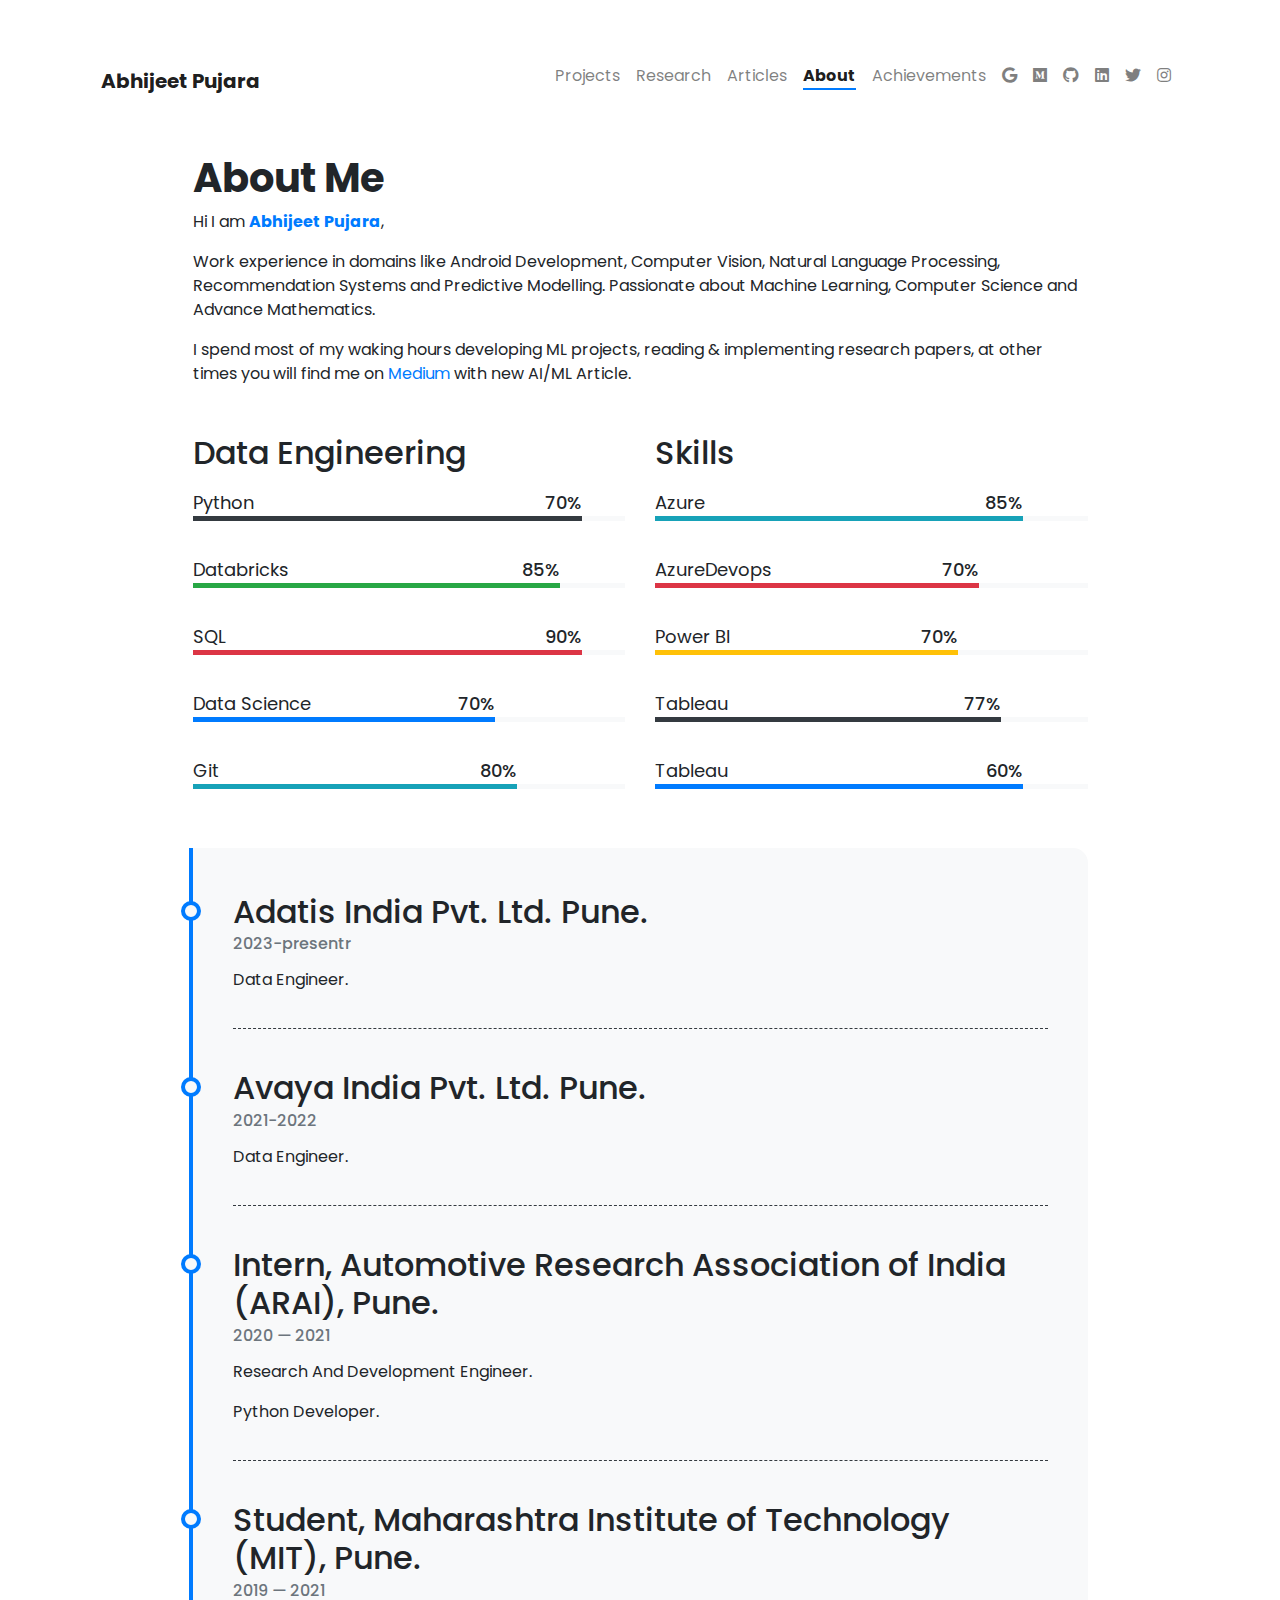
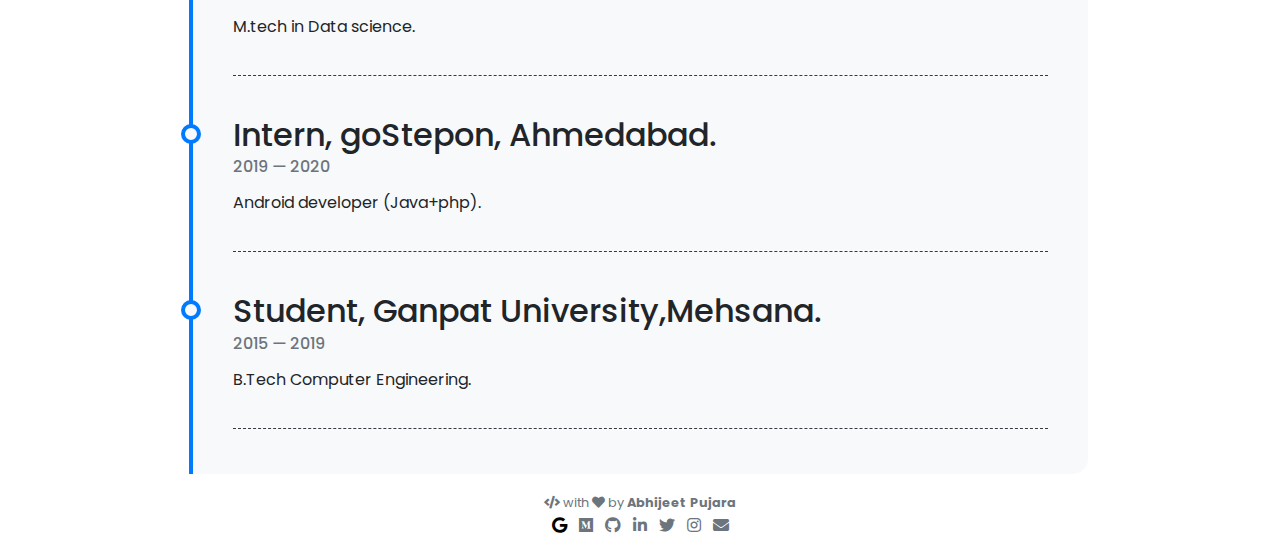
==== about/index.html @ 06ff608f "Update index.html" ====
<!DOCTYPE html>
<html lang="en" class="h-100">

<head>

  <meta charset="utf-8">
  <meta http-equiv="X-UA-Compatible" content="IE=edge">
  <meta name="viewport" content="width=device-width, initial-scale=1">
  <meta name="description" content="I prefer coffee over tea, Jupyter Notebook over IDEs and never take people's opinion (DATA is my thing).">

  <title>Abhijeet Pujara</title>
<link rel="icon" type="image/jpg" href="about.jpg">
  <!-- <link rel="shortcut icon" type="image/x-icon" href="/assets/favicon.ico"> -->

  <!-- Font Awesome CDN -->
  <link rel="stylesheet" href="../use.fontawesome.com/releases/v5.6.3/css/all.css">

  <!-- Bootstrap CSS CDN -->
  <link rel="stylesheet" href="../stackpath.bootstrapcdn.com/bootstrap/4.3.1/css/bootstrap.min.css">

  <!-- Animate CSS CDN -->
  <link rel="stylesheet" href="../cdnjs.cloudflare.com/ajax/libs/animate.css/3.7.0/animate.css" type="text/css"/>
  
  <!-- Custom CSS -->
  <link rel="stylesheet" href="../assets/css/style.css" type="text/css">

</head>


<body class="d-flex flex-column h-100">

  <main class="flex-shrink-0 container mt-5">
  <nav class="navbar navbar-expand-lg navbar-light">

  <a class="navbar-brand" href="../index.html"><h5><b>Abhijeet Pujara</b></h5></a>

  <button class="navbar-toggler" type="button" data-toggle="collapse" data-target="#navbarNavAltMarkup" aria-controls="navbarNavAltMarkup" aria-expanded="false" aria-label="Toggle navigation">
    <span class="navbar-toggler-icon"></span>
  </button>

  <div class="collapse navbar-collapse" id="navbarNavAltMarkup">
    <div class="navbar-nav ml-auto">

      <a class="nav-item nav-link "
               href="../projects/">Projects</a>
            <a class="nav-item nav-link "
               href="../research/">Research</a>
            <a class="nav-item nav-link "
               href="../articles/">Articles</a>
            <a class="nav-item nav-link  active "
               href="../about/">About</a>
            <a class="nav-item nav-link "
              href="../achievements/">Achievements</a>      
        
            <a class="nav-item nav-link "
              href="https://www.google.com/search?q=Abhijeet+Pujara&stick=H4sIAAAAAAAAAOOwesRoyi3w8sc9YSmdSWtOXmNU4-IJSC0qzs8LTk0sSs4QEuNic80rySypFOKR4uLiMHXPrdA1KfPnWcTK75iUkZmVmlqiEFCalViUCABbxxogTAAAAA&sa=X&ved=2ahUKEwimtrPM3ov9AhXEgeYKHSQUCw4QnJoFegQIRBAG&biw=1536&bih=714&dpr=1.25">
              <i class="fab fa-google"></i></a>
          
               <a class="nav-item nav-link "
               href="https://medium.com/@abhijeetPujara"><i class="fab fa-1x fa-medium"></i></a>  

            <a class="nav-item nav-link "
               href="https://github.com/abhijeetpujara"><i class="fab fa-1x fa-github"></i></a>
          
            <a class="nav-item nav-link "
               href="https://www.linkedin.com/in/abhijeet-pujara-150682114/"><i class="fab fa-1x fa-linkedin"></i></a>

            <a class="nav-item nav-link "
               href="https://twitter.com/pujara_abhijeet"><i class="fab fa-1x fa-twitter"></i></a>

            <a class="nav-item nav-link "
               href="https://www.instagram.com/iabhi_ap/"><i class="fab fa-1x fa-instagram"></i></a>        
    </div>
  </div>
</nav>
  <div class="col-lg-10 mx-auto mt-5 article">
  <h1 id="about-me"><strong>About Me</strong></h1>

<p>Hi I am <strong> <a href="https://www.linkedin.com/in/abhijeetpujara/" target="_blank">Abhijeet Pujara</a></strong>,</p>

<p>Work experience in domains like Android Development, Computer Vision, Natural Language Processing, Recommendation Systems and Predictive Modelling. Passionate about Machine Learning, Computer Science and Advance Mathematics.</p>

<p>I spend most of my waking hours developing ML projects, reading &amp; implementing research papers, at other times you will find me on <a href="https://abhijeetpujara.medium.com/" target="_blank">Medium</a> with new AI/ML Article.</p>

<div class="row">
<div class="col-lg">
  <h2 class="mb-3">Data Engineering</h2>
    
      <div class="skill">
        <p>Python</p>
        <div class="skill-bar skill-bar-dark skill-90 wow animated slideInLeft" data-wow-delay="0.05">
          <span>70%</span>
        </div>
      </div>
    
      <div class="skill">
        <p>Databricks</p>
        <div class="skill-bar skill-bar-success skill-85 wow animated slideInLeft" data-wow-delay="0.1">
          <span>85%</span>
        </div>
      </div>
    
      <div class="skill">
        <p>SQL</p>
        <div class="skill-bar skill-bar-danger skill-90 wow animated slideInLeft" data-wow-delay="0.15">
          <span>90%</span>
        </div>
      </div>
    
      <div class="skill">
        <p>Data Science</p>
        <div class="skill-bar skill-bar- skill-70 wow animated slideInLeft" data-wow-delay="0.2">
          <span>70%</span>
        </div>
      </div>
    
      <div class="skill">
        <p>Git</p>
        <div class="skill-bar skill-bar-info skill-75 wow animated slideInLeft" data-wow-delay="0.25">
          <span>80%</span>
        </div>
      </div>
    
</div>
<div class="col-lg">
  <h2 class="mb-3">Skills</h2>
    
      <div class="skill">
        <p>Azure</p>
        <div class="skill-bar skill-bar-info skill-85 wow animated slideInLeft" data-wow-delay="0.05">
          <span>85%</span>
        </div>
      </div>
    
      <div class="skill">
        <p>AzureDevops</p>
        <div class="skill-bar skill-bar-danger skill-75 wow animated slideInLeft" data-wow-delay="0.1">
          <span>70%</span>
        </div>
      </div>
    
      <div class="skill">
        <p>Power BI</p>
        <div class="skill-bar skill-bar-warning skill-70 wow animated slideInLeft" data-wow-delay="0.15">
          <span>70%</span>
        </div>
      </div>
    
      <div class="skill">
        <p>Tableau</p>
        <div class="skill-bar skill-bar-dark skill-80 wow animated slideInLeft" data-wow-delay="0.2">
          <span>77%</span>
        </div>
      </div>
    
      <div class="skill">
        <p>Tableau</p>
        <div class="skill-bar skill-bar- skill-85 wow animated slideInLeft" data-wow-delay="0.25">
          <span>60%</span>
        </div>
      </div>
    
</div>
</div>

<div class="row">
<div class="col mt-4">
  <div class="timeline-body">

    <div class="timeline-item">
      <div class="content">
        <h2>Adatis India Pvt. Ltd. Pune.</h2>
        <h6 class="date">2023-presentr</h6>
        <p>Data Engineer.</p>
      </div>
    </div>

    <div class="timeline-item">
      <div class="content">
        <h2>Avaya India Pvt. Ltd. Pune.</h2>
        <h6 class="date">2021-2022</h6>
        <p>Data Engineer.</p>
      </div>
    </div>

    <div class="timeline-item">
      <div class="content">
        <h2>Intern, Automotive Research Association of India (ARAI), Pune.</h2>
        <h6 class="date">2020 — 2021</h6>
        <p>Research And Development Engineer.</p>
        <p>Python Developer.</p>
      </div>
    </div>
  <div class="timeline-item">
        <div class="content">
          <h2>Student, Maharashtra Institute of Technology (MIT), Pune.</h2>
          <h6 class="date">2019 — 2021</h6>
          <p>M.tech in Data science.</p>
        </div>
      </div>

   <div class="timeline-item">
        <div class="content">
          <h2>Intern, goStepon, Ahmedabad.</h2>
          <h6 class="date">2019 — 2020</h6>
          <p>Android developer (Java+php).</p>
        </div>
      </div>

      <div class="timeline-item">
        <div class="content">
          <h2>Student, Ganpat University,Mehsana.</h2>
          <h6 class="date">2015 — 2019</h6>
          <p>B.Tech Computer Engineering.</p>
        </div>
      </div>
  </div>
</div>
</div>

</div>
  </main>

  <footer class="mt-auto py-3 text-center">

  <small class="text-muted mb-2">
    <i class="fas fa-code"></i> with <i class="fas fa-heart"></i>
    by <strong>Abhijeet Pujara</strong>
  </small>

  <div class="container-fluid justify-content-center">

    <a class="social mx-1"  href="https://www.google.com/search?q=Abhijeet+Pujara&stick=H4sIAAAAAAAAAOOwesRoyi3w8sc9YSmdSWtOXmNU4-IJSC0qzs8LTk0sSs4QEuNic80rySypFOKR4uLiMHXPrdA1KfPnWcTK75iUkZmVmlqiEFCalViUCABbxxogTAAAAA&sa=X&ved=2ahUKEwje4baP3ov9AhU4r1YBHVhSC08QnJoFegQIKRAG&biw=1536&bih=714&dpr=1.25"
    style="color: #000101"
    onMouseOver="this.style.color='#1da1f2'"
    onMouseOut="this.style.color='#6c757d'">
  <i class="fab fa-google"></i>
</a>

    <a class="social mx-1"  href="https://medium.com/@abhijeetPujara"
    style="color: #6c757d"
    onMouseOver="this.style.color='#1da1f2'"
    onMouseOut="this.style.color='#6c757d'">
    <i class="fab fa-medium fa-1x"></i>
  </a>

  <a class="social mx-1"  href="https://github.com/abhijeetpujara"
    style="color: #6c757d"
    onMouseOver="this.style.color='#333333'"
    onMouseOut="this.style.color='#6c757d'">
    <i class="fab fa-github fa-1x"></i>
  </a>
  
  <a class="social mx-1"  href="https://www.linkedin.com/in/abhijeet-pujara-150682114/"
     style="color: #6c757d"
     onMouseOver="this.style.color='#007bb5'"
     onMouseOut="this.style.color='#6c757d'">
    <i class="fab fa-linkedin-in fa-1x"></i>
  </a> 

  <a class="social mx-1"  href="https://twitter.com/pujara_abhijeet"
     style="color: #6c757d"
     onMouseOver="this.style.color='#1da1f2'"
     onMouseOut="this.style.color='#6c757d'">
    <i class="fab fa-twitter fa-1x"></i>
  </a>
  
  <a class="social mx-1"  href="https://www.instagram.com/iabhi_ap/"
     style="color: #6c757d"
     onMouseOver="this.style.color='#3b5998'"
     onMouseOut="this.style.color='#6c757d'">
    <i class="fab fa-instagram fa-1x"></i>
  </a>

  <a class="social mx-1"  href="mailto:abhijeetpujara@gmail.com"
    style="color: #6c757d"
    onMouseOver="this.style.color='#db4437'"
    onMouseOut="this.style.color='#6c757d'">
    <i class="fas fa-envelope fa-1x"></i>
  </a>
</div>
</footer>

<script async defer src="../buttons.github.io/buttons.js"></script>
<script src="../ajax.googleapis.com/ajax/libs/jquery/3.3.1/jquery.min.js"></script>
<script src="../cdnjs.cloudflare.com/ajax/libs/popper.js/1.14.6/umd/popper.min.js"></script>
<script src="../stackpath.bootstrapcdn.com/bootstrap/4.3.1/js/bootstrap.min.js"></script>
<script src="../cdnjs.cloudflare.com/ajax/libs/wow/1.1.2/wow.js"></script>
<script> new WOW().init(); </script>
<script src="../assets/js/card-animation.js"></script>
<script>
$(function () {
    $('[data-toggle="tooltip"]').tooltip()
})
</script>
</body>
</html>
---- use.fontawesome.com/releases/v5.6.3/css/all.css ----
.fa,.fab,.fal,.far,.fas{-moz-osx-font-smoothing:grayscale;-webkit-font-smoothing:antialiased;display:inline-block;font-style:normal;font-variant:normal;text-rendering:auto;line-height:1}.fa-lg{font-size:1.33333em;line-height:.75em;vertical-align:-.0667em}.fa-xs{font-size:.75em}.fa-sm{font-size:.875em}.fa-1x{font-size:1em}.fa-2x{font-size:2em}.fa-3x{font-size:3em}.fa-4x{font-size:4em}.fa-5x{font-size:5em}.fa-6x{font-size:6em}.fa-7x{font-size:7em}.fa-8x{font-size:8em}.fa-9x{font-size:9em}.fa-10x{font-size:10em}.fa-fw{text-align:center;width:1.25em}.fa-ul{list-style-type:none;margin-left:2.5em;padding-left:0}.fa-ul>li{position:relative}.fa-li{left:-2em;position:absolute;text-align:center;width:2em;line-height:inherit}.fa-border{border:.08em solid #eee;border-radius:.1em;padding:.2em .25em .15em}.fa-pull-left{float:left}.fa-pull-right{float:right}.fa.fa-pull-left,.fab.fa-pull-left,.fal.fa-pull-left,.far.fa-pull-left,.fas.fa-pull-left{margin-right:.3em}.fa.fa-pull-right,.fab.fa-pull-right,.fal.fa-pull-right,.far.fa-pull-right,.fas.fa-pull-right{margin-left:.3em}.fa-spin{animation:fa-spin 2s infinite linear}.fa-pulse{animation:fa-spin 1s infinite steps(8)}@keyframes fa-spin{0%{transform:rotate(0deg)}to{transform:rotate(1turn)}}.fa-rotate-90{-ms-filter:"progid:DXImageTransform.Microsoft.BasicImage(rotation=1)";transform:rotate(90deg)}.fa-rotate-180{-ms-filter:"progid:DXImageTransform.Microsoft.BasicImage(rotation=2)";transform:rotate(180deg)}.fa-rotate-270{-ms-filter:"progid:DXImageTransform.Microsoft.BasicImage(rotation=3)";transform:rotate(270deg)}.fa-flip-horizontal{-ms-filter:"progid:DXImageTransform.Microsoft.BasicImage(rotation=0, mirror=1)";transform:scaleX(-1)}.fa-flip-vertical{transform:scaleY(-1)}.fa-flip-horizontal.fa-flip-vertical,.fa-flip-vertical{-ms-filter:"progid:DXImageTransform.Microsoft.BasicImage(rotation=2, mirror=1)"}.fa-flip-horizontal.fa-flip-vertical{transform:scale(-1)}:root .fa-flip-horizontal,:root .fa-flip-vertical,:root .fa-rotate-90,:root .fa-rotate-180,:root .fa-rotate-270{filter:none}.fa-stack{display:inline-block;height:2em;line-height:2em;position:relative;vertical-align:middle;width:2.5em}.fa-stack-1x,.fa-stack-2x{left:0;position:absolute;text-align:center;width:100%}.fa-stack-1x{line-height:inherit}.fa-stack-2x{font-size:2em}.fa-inverse{color:#fff}.fa-500px:before{content:"\f26e"}.fa-accessible-icon:before{content:"\f368"}.fa-accusoft:before{content:"\f369"}.fa-acquisitions-incorporated:before{content:"\f6af"}.fa-ad:before{content:"\f641"}.fa-address-book:before{content:"\f2b9"}.fa-address-card:before{content:"\f2bb"}.fa-adjust:before{content:"\f042"}.fa-adn:before{content:"\f170"}.fa-adobe:before{content:"\f778"}.fa-adversal:before{content:"\f36a"}.fa-affiliatetheme:before{content:"\f36b"}.fa-air-freshener:before{content:"\f5d0"}.fa-algolia:before{content:"\f36c"}.fa-align-center:before{content:"\f037"}.fa-align-justify:before{content:"\f039"}.fa-align-left:before{content:"\f036"}.fa-align-right:before{content:"\f038"}.fa-alipay:before{content:"\f642"}.fa-allergies:before{content:"\f461"}.fa-amazon:before{content:"\f270"}.fa-amazon-pay:before{content:"\f42c"}.fa-ambulance:before{content:"\f0f9"}.fa-american-sign-language-interpreting:before{content:"\f2a3"}.fa-amilia:before{content:"\f36d"}.fa-anchor:before{content:"\f13d"}.fa-android:before{content:"\f17b"}.fa-angellist:before{content:"\f209"}.fa-angle-double-down:before{content:"\f103"}.fa-angle-double-left:before{content:"\f100"}.fa-angle-double-right:before{content:"\f101"}.fa-angle-double-up:before{content:"\f102"}.fa-angle-down:before{content:"\f107"}.fa-angle-left:before{content:"\f104"}.fa-angle-right:before{content:"\f105"}.fa-angle-up:before{content:"\f106"}.fa-angry:before{content:"\f556"}.fa-angrycreative:before{content:"\f36e"}.fa-angular:before{content:"\f420"}.fa-ankh:before{content:"\f644"}.fa-app-store:before{content:"\f36f"}.fa-app-store-ios:before{content:"\f370"}.fa-apper:before{content:"\f371"}.fa-apple:before{content:"\f179"}.fa-apple-alt:before{content:"\f5d1"}.fa-apple-pay:before{content:"\f415"}.fa-archive:before{content:"\f187"}.fa-archway:before{content:"\f557"}.fa-arrow-alt-circle-down:before{content:"\f358"}.fa-arrow-alt-circle-left:before{content:"\f359"}.fa-arrow-alt-circle-right:before{content:"\f35a"}.fa-arrow-alt-circle-up:before{content:"\f35b"}.fa-arrow-circle-down:before{content:"\f0ab"}.fa-arrow-circle-left:before{content:"\f0a8"}.fa-arrow-circle-right:before{content:"\f0a9"}.fa-arrow-circle-up:before{content:"\f0aa"}.fa-arrow-down:before{content:"\f063"}.fa-arrow-left:before{content:"\f060"}.fa-arrow-right:before{content:"\f061"}.fa-arrow-up:before{content:"\f062"}.fa-arrows-alt:before{content:"\f0b2"}.fa-arrows-alt-h:before{content:"\f337"}.fa-arrows-alt-v:before{content:"\f338"}.fa-artstation:before{content:"\f77a"}.fa-assistive-listening-systems:before{content:"\f2a2"}.fa-asterisk:before{content:"\f069"}.fa-asymmetrik:before{content:"\f372"}.fa-at:before{content:"\f1fa"}.fa-atlas:before{content:"\f558"}.fa-atlassian:before{content:"\f77b"}.fa-atom:before{content:"\f5d2"}.fa-audible:before{content:"\f373"}.fa-audio-description:before{content:"\f29e"}.fa-autoprefixer:before{content:"\f41c"}.fa-avianex:before{content:"\f374"}.fa-aviato:before{content:"\f421"}.fa-award:before{content:"\f559"}.fa-aws:before{content:"\f375"}.fa-baby:before{content:"\f77c"}.fa-baby-carriage:before{content:"\f77d"}.fa-backspace:before{content:"\f55a"}.fa-backward:before{content:"\f04a"}.fa-balance-scale:before{content:"\f24e"}.fa-ban:before{content:"\f05e"}.fa-band-aid:before{content:"\f462"}.fa-bandcamp:before{content:"\f2d5"}.fa-barcode:before{content:"\f02a"}.fa-bars:before{content:"\f0c9"}.fa-baseball-ball:before{content:"\f433"}.fa-basketball-ball:before{content:"\f434"}.fa-bath:before{content:"\f2cd"}.fa-battery-empty:before{content:"\f244"}.fa-battery-full:before{content:"\f240"}.fa-battery-half:before{content:"\f242"}.fa-battery-quarter:before{content:"\f243"}.fa-battery-three-quarters:before{content:"\f241"}.fa-bed:before{content:"\f236"}.fa-beer:before{content:"\f0fc"}.fa-behance:before{content:"\f1b4"}.fa-behance-square:before{content:"\f1b5"}.fa-bell:before{content:"\f0f3"}.fa-bell-slash:before{content:"\f1f6"}.fa-bezier-curve:before{content:"\f55b"}.fa-bible:before{content:"\f647"}.fa-bicycle:before{content:"\f206"}.fa-bimobject:before{content:"\f378"}.fa-binoculars:before{content:"\f1e5"}.fa-biohazard:before{content:"\f780"}.fa-birthday-cake:before{content:"\f1fd"}.fa-bitbucket:before{content:"\f171"}.fa-bitcoin:before{content:"\f379"}.fa-bity:before{content:"\f37a"}.fa-black-tie:before{content:"\f27e"}.fa-blackberry:before{content:"\f37b"}.fa-blender:before{content:"\f517"}.fa-blender-phone:before{content:"\f6b6"}.fa-blind:before{content:"\f29d"}.fa-blog:before{content:"\f781"}.fa-blogger:before{content:"\f37c"}.fa-blogger-b:before{content:"\f37d"}.fa-bluetooth:before{content:"\f293"}.fa-bluetooth-b:before{content:"\f294"}.fa-bold:before{content:"\f032"}.fa-bolt:before{content:"\f0e7"}.fa-bomb:before{content:"\f1e2"}.fa-bone:before{content:"\f5d7"}.fa-bong:before{content:"\f55c"}.fa-book:before{content:"\f02d"}.fa-book-dead:before{content:"\f6b7"}.fa-book-open:before{content:"\f518"}.fa-book-reader:before{content:"\f5da"}.fa-bookmark:before{content:"\f02e"}.fa-bowling-ball:before{content:"\f436"}.fa-box:before{content:"\f466"}.fa-box-open:before{content:"\f49e"}.fa-boxes:before{content:"\f468"}.fa-braille:before{content:"\f2a1"}.fa-brain:before{content:"\f5dc"}.fa-briefcase:before{content:"\f0b1"}.fa-briefcase-medical:before{content:"\f469"}.fa-broadcast-tower:before{content:"\f519"}.fa-broom:before{content:"\f51a"}.fa-brush:before{content:"\f55d"}.fa-btc:before{content:"\f15a"}.fa-bug:before{content:"\f188"}.fa-building:before{content:"\f1ad"}.fa-bullhorn:before{content:"\f0a1"}.fa-bullseye:before{content:"\f140"}.fa-burn:before{content:"\f46a"}.fa-buromobelexperte:before{content:"\f37f"}.fa-bus:before{content:"\f207"}.fa-bus-alt:before{content:"\f55e"}.fa-business-time:before{content:"\f64a"}.fa-buysellads:before{content:"\f20d"}.fa-calculator:before{content:"\f1ec"}.fa-calendar:before{content:"\f133"}.fa-calendar-alt:before{content:"\f073"}.fa-calendar-check:before{content:"\f274"}.fa-calendar-day:before{content:"\f783"}.fa-calendar-minus:before{content:"\f272"}.fa-calendar-plus:before{content:"\f271"}.fa-calendar-times:before{content:"\f273"}.fa-calendar-week:before{content:"\f784"}.fa-camera:before{content:"\f030"}.fa-camera-retro:before{content:"\f083"}.fa-campground:before{content:"\f6bb"}.fa-canadian-maple-leaf:before{content:"\f785"}.fa-candy-cane:before{content:"\f786"}.fa-cannabis:before{content:"\f55f"}.fa-capsules:before{content:"\f46b"}.fa-car:before{content:"\f1b9"}.fa-car-alt:before{content:"\f5de"}.fa-car-battery:before{content:"\f5df"}.fa-car-crash:before{content:"\f5e1"}.fa-car-side:before{content:"\f5e4"}.fa-caret-down:before{content:"\f0d7"}.fa-caret-left:before{content:"\f0d9"}.fa-caret-right:before{content:"\f0da"}.fa-caret-square-down:before{content:"\f150"}.fa-caret-square-left:before{content:"\f191"}.fa-caret-square-right:before{content:"\f152"}.fa-caret-square-up:before{content:"\f151"}.fa-caret-up:before{content:"\f0d8"}.fa-carrot:before{content:"\f787"}.fa-cart-arrow-down:before{content:"\f218"}.fa-cart-plus:before{content:"\f217"}.fa-cash-register:before{content:"\f788"}.fa-cat:before{content:"\f6be"}.fa-cc-amazon-pay:before{content:"\f42d"}.fa-cc-amex:before{content:"\f1f3"}.fa-cc-apple-pay:before{content:"\f416"}.fa-cc-diners-club:before{content:"\f24c"}.fa-cc-discover:before{content:"\f1f2"}.fa-cc-jcb:before{content:"\f24b"}.fa-cc-mastercard:before{content:"\f1f1"}.fa-cc-paypal:before{content:"\f1f4"}.fa-cc-stripe:before{content:"\f1f5"}.fa-cc-visa:before{content:"\f1f0"}.fa-centercode:before{content:"\f380"}.fa-centos:before{content:"\f789"}.fa-certificate:before{content:"\f0a3"}.fa-chair:before{content:"\f6c0"}.fa-chalkboard:before{content:"\f51b"}.fa-chalkboard-teacher:before{content:"\f51c"}.fa-charging-station:before{content:"\f5e7"}.fa-chart-area:before{content:"\f1fe"}.fa-chart-bar:before{content:"\f080"}.fa-chart-line:before{content:"\f201"}.fa-chart-pie:before{content:"\f200"}.fa-check:before{content:"\f00c"}.fa-check-circle:before{content:"\f058"}.fa-check-double:before{content:"\f560"}.fa-check-square:before{content:"\f14a"}.fa-chess:before{content:"\f439"}.fa-chess-bishop:before{content:"\f43a"}.fa-chess-board:before{content:"\f43c"}.fa-chess-king:before{content:"\f43f"}.fa-chess-knight:before{content:"\f441"}.fa-chess-pawn:before{content:"\f443"}.fa-chess-queen:before{content:"\f445"}.fa-chess-rook:before{content:"\f447"}.fa-chevron-circle-down:before{content:"\f13a"}.fa-chevron-circle-left:before{content:"\f137"}.fa-chevron-circle-right:before{content:"\f138"}.fa-chevron-circle-up:before{content:"\f139"}.fa-chevron-down:before{content:"\f078"}.fa-chevron-left:before{content:"\f053"}.fa-chevron-right:before{content:"\f054"}.fa-chevron-up:before{content:"\f077"}.fa-child:before{content:"\f1ae"}.fa-chrome:before{content:"\f268"}.fa-church:before{content:"\f51d"}.fa-circle:before{content:"\f111"}.fa-circle-notch:before{content:"\f1ce"}.fa-city:before{content:"\f64f"}.fa-clipboard:before{content:"\f328"}.fa-clipboard-check:before{content:"\f46c"}.fa-clipboard-list:before{content:"\f46d"}.fa-clock:before{content:"\f017"}.fa-clone:before{content:"\f24d"}.fa-closed-captioning:before{content:"\f20a"}.fa-cloud:before{content:"\f0c2"}.fa-cloud-download-alt:before{content:"\f381"}.fa-cloud-meatball:before{content:"\f73b"}.fa-cloud-moon:before{content:"\f6c3"}.fa-cloud-moon-rain:before{content:"\f73c"}.fa-cloud-rain:before{content:"\f73d"}.fa-cloud-showers-heavy:before{content:"\f740"}.fa-cloud-sun:before{content:"\f6c4"}.fa-cloud-sun-rain:before{content:"\f743"}.fa-cloud-upload-alt:before{content:"\f382"}.fa-cloudscale:before{content:"\f383"}.fa-cloudsmith:before{content:"\f384"}.fa-cloudversify:before{content:"\f385"}.fa-cocktail:before{content:"\f561"}.fa-code:before{content:"\f121"}.fa-code-branch:before{content:"\f126"}.fa-codepen:before{content:"\f1cb"}.fa-codiepie:before{content:"\f284"}.fa-coffee:before{content:"\f0f4"}.fa-cog:before{content:"\f013"}.fa-cogs:before{content:"\f085"}.fa-coins:before{content:"\f51e"}.fa-columns:before{content:"\f0db"}.fa-comment:before{content:"\f075"}.fa-comment-alt:before{content:"\f27a"}.fa-comment-dollar:before{content:"\f651"}.fa-comment-dots:before{content:"\f4ad"}.fa-comment-slash:before{content:"\f4b3"}.fa-comments:before{content:"\f086"}.fa-comments-dollar:before{content:"\f653"}.fa-compact-disc:before{content:"\f51f"}.fa-compass:before{content:"\f14e"}.fa-compress:before{content:"\f066"}.fa-compress-arrows-alt:before{content:"\f78c"}.fa-concierge-bell:before{content:"\f562"}.fa-confluence:before{content:"\f78d"}.fa-connectdevelop:before{content:"\f20e"}.fa-contao:before{content:"\f26d"}.fa-cookie:before{content:"\f563"}.fa-cookie-bite:before{content:"\f564"}.fa-copy:before{content:"\f0c5"}.fa-copyright:before{content:"\f1f9"}.fa-couch:before{content:"\f4b8"}.fa-cpanel:before{content:"\f388"}.fa-creative-commons:before{content:"\f25e"}.fa-creative-commons-by:before{content:"\f4e7"}.fa-creative-commons-nc:before{content:"\f4e8"}.fa-creative-commons-nc-eu:before{content:"\f4e9"}.fa-creative-commons-nc-jp:before{content:"\f4ea"}.fa-creative-commons-nd:before{content:"\f4eb"}.fa-creative-commons-pd:before{content:"\f4ec"}.fa-creative-commons-pd-alt:before{content:"\f4ed"}.fa-creative-commons-remix:before{content:"\f4ee"}.fa-creative-commons-sa:before{content:"\f4ef"}.fa-creative-commons-sampling:before{content:"\f4f0"}.fa-creative-commons-sampling-plus:before{content:"\f4f1"}.fa-creative-commons-share:before{content:"\f4f2"}.fa-creative-commons-zero:before{content:"\f4f3"}.fa-credit-card:before{content:"\f09d"}.fa-critical-role:before{content:"\f6c9"}.fa-crop:before{content:"\f125"}.fa-crop-alt:before{content:"\f565"}.fa-cross:before{content:"\f654"}.fa-crosshairs:before{content:"\f05b"}.fa-crow:before{content:"\f520"}.fa-crown:before{content:"\f521"}.fa-css3:before{content:"\f13c"}.fa-css3-alt:before{content:"\f38b"}.fa-cube:before{content:"\f1b2"}.fa-cubes:before{content:"\f1b3"}.fa-cut:before{content:"\f0c4"}.fa-cuttlefish:before{content:"\f38c"}.fa-d-and-d:before{content:"\f38d"}.fa-d-and-d-beyond:before{content:"\f6ca"}.fa-dashcube:before{content:"\f210"}.fa-database:before{content:"\f1c0"}.fa-deaf:before{content:"\f2a4"}.fa-delicious:before{content:"\f1a5"}.fa-democrat:before{content:"\f747"}.fa-deploydog:before{content:"\f38e"}.fa-deskpro:before{content:"\f38f"}.fa-desktop:before{content:"\f108"}.fa-dev:before{content:"\f6cc"}.fa-deviantart:before{content:"\f1bd"}.fa-dharmachakra:before{content:"\f655"}.fa-dhl:before{content:"\f790"}.fa-diagnoses:before{content:"\f470"}.fa-diaspora:before{content:"\f791"}.fa-dice:before{content:"\f522"}.fa-dice-d20:before{content:"\f6cf"}.fa-dice-d6:before{content:"\f6d1"}.fa-dice-five:before{content:"\f523"}.fa-dice-four:before{content:"\f524"}.fa-dice-one:before{content:"\f525"}.fa-dice-six:before{content:"\f526"}.fa-dice-three:before{content:"\f527"}.fa-dice-two:before{content:"\f528"}.fa-digg:before{content:"\f1a6"}.fa-digital-ocean:before{content:"\f391"}.fa-digital-tachograph:before{content:"\f566"}.fa-directions:before{content:"\f5eb"}.fa-discord:before{content:"\f392"}.fa-discourse:before{content:"\f393"}.fa-divide:before{content:"\f529"}.fa-dizzy:before{content:"\f567"}.fa-dna:before{content:"\f471"}.fa-dochub:before{content:"\f394"}.fa-docker:before{content:"\f395"}.fa-dog:before{content:"\f6d3"}.fa-dollar-sign:before{content:"\f155"}.fa-dolly:before{content:"\f472"}.fa-dolly-flatbed:before{content:"\f474"}.fa-donate:before{content:"\f4b9"}.fa-door-closed:before{content:"\f52a"}.fa-door-open:before{content:"\f52b"}.fa-dot-circle:before{content:"\f192"}.fa-dove:before{content:"\f4ba"}.fa-download:before{content:"\f019"}.fa-draft2digital:before{content:"\f396"}.fa-drafting-compass:before{content:"\f568"}.fa-dragon:before{content:"\f6d5"}.fa-draw-polygon:before{content:"\f5ee"}.fa-dribbble:before{content:"\f17d"}.fa-dribbble-square:before{content:"\f397"}.fa-dropbox:before{content:"\f16b"}.fa-drum:before{content:"\f569"}.fa-drum-steelpan:before{content:"\f56a"}.fa-drumstick-bite:before{content:"\f6d7"}.fa-drupal:before{content:"\f1a9"}.fa-dumbbell:before{content:"\f44b"}.fa-dumpster:before{content:"\f793"}.fa-dumpster-fire:before{content:"\f794"}.fa-dungeon:before{content:"\f6d9"}.fa-dyalog:before{content:"\f399"}.fa-earlybirds:before{content:"\f39a"}.fa-ebay:before{content:"\f4f4"}.fa-edge:before{content:"\f282"}.fa-edit:before{content:"\f044"}.fa-eject:before{content:"\f052"}.fa-elementor:before{content:"\f430"}.fa-ellipsis-h:before{content:"\f141"}.fa-ellipsis-v:before{content:"\f142"}.fa-ello:before{content:"\f5f1"}.fa-ember:before{content:"\f423"}.fa-empire:before{content:"\f1d1"}.fa-envelope:before{content:"\f0e0"}.fa-envelope-open:before{content:"\f2b6"}.fa-envelope-open-text:before{content:"\f658"}.fa-envelope-square:before{content:"\f199"}.fa-envira:before{content:"\f299"}.fa-equals:before{content:"\f52c"}.fa-eraser:before{content:"\f12d"}.fa-erlang:before{content:"\f39d"}.fa-ethereum:before{content:"\f42e"}.fa-ethernet:before{content:"\f796"}.fa-etsy:before{content:"\f2d7"}.fa-euro-sign:before{content:"\f153"}.fa-exchange-alt:before{content:"\f362"}.fa-exclamation:before{content:"\f12a"}.fa-exclamation-circle:before{content:"\f06a"}.fa-exclamation-triangle:before{content:"\f071"}.fa-expand:before{content:"\f065"}.fa-expand-arrows-alt:before{content:"\f31e"}.fa-expeditedssl:before{content:"\f23e"}.fa-external-link-alt:before{content:"\f35d"}.fa-external-link-square-alt:before{content:"\f360"}.fa-eye:before{content:"\f06e"}.fa-eye-dropper:before{content:"\f1fb"}.fa-eye-slash:before{content:"\f070"}.fa-facebook:before{content:"\f09a"}.fa-facebook-f:before{content:"\f39e"}.fa-facebook-messenger:before{content:"\f39f"}.fa-facebook-square:before{content:"\f082"}.fa-fantasy-flight-games:before{content:"\f6dc"}.fa-fast-backward:before{content:"\f049"}.fa-fast-forward:before{content:"\f050"}.fa-fax:before{content:"\f1ac"}.fa-feather:before{content:"\f52d"}.fa-feather-alt:before{content:"\f56b"}.fa-fedex:before{content:"\f797"}.fa-fedora:before{content:"\f798"}.fa-female:before{content:"\f182"}.fa-fighter-jet:before{content:"\f0fb"}.fa-figma:before{content:"\f799"}.fa-file:before{content:"\f15b"}.fa-file-alt:before{content:"\f15c"}.fa-file-archive:before{content:"\f1c6"}.fa-file-audio:before{content:"\f1c7"}.fa-file-code:before{content:"\f1c9"}.fa-file-contract:before{content:"\f56c"}.fa-file-csv:before{content:"\f6dd"}.fa-file-download:before{content:"\f56d"}.fa-file-excel:before{content:"\f1c3"}.fa-file-export:before{content:"\f56e"}.fa-file-image:before{content:"\f1c5"}.fa-file-import:before{content:"\f56f"}.fa-file-invoice:before{content:"\f570"}.fa-file-invoice-dollar:before{content:"\f571"}.fa-file-medical:before{content:"\f477"}.fa-file-medical-alt:before{content:"\f478"}.fa-file-pdf:before{content:"\f1c1"}.fa-file-powerpoint:before{content:"\f1c4"}.fa-file-prescription:before{content:"\f572"}.fa-file-signature:before{content:"\f573"}.fa-file-upload:before{content:"\f574"}.fa-file-video:before{content:"\f1c8"}.fa-file-word:before{content:"\f1c2"}.fa-fill:before{content:"\f575"}.fa-fill-drip:before{content:"\f576"}.fa-film:before{content:"\f008"}.fa-filter:before{content:"\f0b0"}.fa-fingerprint:before{content:"\f577"}.fa-fire:before{content:"\f06d"}.fa-fire-alt:before{content:"\f7e4"}.fa-fire-extinguisher:before{content:"\f134"}.fa-firefox:before{content:"\f269"}.fa-first-aid:before{content:"\f479"}.fa-first-order:before{content:"\f2b0"}.fa-first-order-alt:before{content:"\f50a"}.fa-firstdraft:before{content:"\f3a1"}.fa-fish:before{content:"\f578"}.fa-fist-raised:before{content:"\f6de"}.fa-flag:before{content:"\f024"}.fa-flag-checkered:before{content:"\f11e"}.fa-flag-usa:before{content:"\f74d"}.fa-flask:before{content:"\f0c3"}.fa-flickr:before{content:"\f16e"}.fa-flipboard:before{content:"\f44d"}.fa-flushed:before{content:"\f579"}.fa-fly:before{content:"\f417"}.fa-folder:before{content:"\f07b"}.fa-folder-minus:before{content:"\f65d"}.fa-folder-open:before{content:"\f07c"}.fa-folder-plus:before{content:"\f65e"}.fa-font:before{content:"\f031"}.fa-font-awesome:before{content:"\f2b4"}.fa-font-awesome-alt:before{content:"\f35c"}.fa-font-awesome-flag:before{content:"\f425"}.fa-font-awesome-logo-full:before{content:"\f4e6"}.fa-fonticons:before{content:"\f280"}.fa-fonticons-fi:before{content:"\f3a2"}.fa-football-ball:before{content:"\f44e"}.fa-fort-awesome:before{content:"\f286"}.fa-fort-awesome-alt:before{content:"\f3a3"}.fa-forumbee:before{content:"\f211"}.fa-forward:before{content:"\f04e"}.fa-foursquare:before{content:"\f180"}.fa-free-code-camp:before{content:"\f2c5"}.fa-freebsd:before{content:"\f3a4"}.fa-frog:before{content:"\f52e"}.fa-frown:before{content:"\f119"}.fa-frown-open:before{content:"\f57a"}.fa-fulcrum:before{content:"\f50b"}.fa-funnel-dollar:before{content:"\f662"}.fa-futbol:before{content:"\f1e3"}.fa-galactic-republic:before{content:"\f50c"}.fa-galactic-senate:before{content:"\f50d"}.fa-gamepad:before{content:"\f11b"}.fa-gas-pump:before{content:"\f52f"}.fa-gavel:before{content:"\f0e3"}.fa-gem:before{content:"\f3a5"}.fa-genderless:before{content:"\f22d"}.fa-get-pocket:before{content:"\f265"}.fa-gg:before{content:"\f260"}.fa-gg-circle:before{content:"\f261"}.fa-ghost:before{content:"\f6e2"}.fa-gift:before{content:"\f06b"}.fa-gifts:before{content:"\f79c"}.fa-git:before{content:"\f1d3"}.fa-git-square:before{content:"\f1d2"}.fa-github:before{content:"\f09b"}.fa-github-alt:before{content:"\f113"}.fa-github-square:before{content:"\f092"}.fa-gitkraken:before{content:"\f3a6"}.fa-gitlab:before{content:"\f296"}.fa-gitter:before{content:"\f426"}.fa-glass-cheers:before{content:"\f79f"}.fa-glass-martini:before{content:"\f000"}.fa-glass-martini-alt:before{content:"\f57b"}.fa-glass-whiskey:before{content:"\f7a0"}.fa-glasses:before{content:"\f530"}.fa-glide:before{content:"\f2a5"}.fa-glide-g:before{content:"\f2a6"}.fa-globe:before{content:"\f0ac"}.fa-globe-africa:before{content:"\f57c"}.fa-globe-americas:before{content:"\f57d"}.fa-globe-asia:before{content:"\f57e"}.fa-globe-europe:before{content:"\f7a2"}.fa-gofore:before{content:"\f3a7"}.fa-golf-ball:before{content:"\f450"}.fa-goodreads:before{content:"\f3a8"}.fa-goodreads-g:before{content:"\f3a9"}.fa-google:before{content:"\f1a0"}.fa-google-drive:before{content:"\f3aa"}.fa-google-play:before{content:"\f3ab"}.fa-google-plus:before{content:"\f2b3"}.fa-google-plus-g:before{content:"\f0d5"}.fa-google-plus-square:before{content:"\f0d4"}.fa-google-wallet:before{content:"\f1ee"}.fa-gopuram:before{content:"\f664"}.fa-graduation-cap:before{content:"\f19d"}.fa-gratipay:before{content:"\f184"}.fa-grav:before{content:"\f2d6"}.fa-greater-than:before{content:"\f531"}.fa-greater-than-equal:before{content:"\f532"}.fa-grimace:before{content:"\f57f"}.fa-grin:before{content:"\f580"}.fa-grin-alt:before{content:"\f581"}.fa-grin-beam:before{content:"\f582"}.fa-grin-beam-sweat:before{content:"\f583"}.fa-grin-hearts:before{content:"\f584"}.fa-grin-squint:before{content:"\f585"}.fa-grin-squint-tears:before{content:"\f586"}.fa-grin-stars:before{content:"\f587"}.fa-grin-tears:before{content:"\f588"}.fa-grin-tongue:before{content:"\f589"}.fa-grin-tongue-squint:before{content:"\f58a"}.fa-grin-tongue-wink:before{content:"\f58b"}.fa-grin-wink:before{content:"\f58c"}.fa-grip-horizontal:before{content:"\f58d"}.fa-grip-lines:before{content:"\f7a4"}.fa-grip-lines-vertical:before{content:"\f7a5"}.fa-grip-vertical:before{content:"\f58e"}.fa-gripfire:before{content:"\f3ac"}.fa-grunt:before{content:"\f3ad"}.fa-guitar:before{content:"\f7a6"}.fa-gulp:before{content:"\f3ae"}.fa-h-square:before{content:"\f0fd"}.fa-hacker-news:before{content:"\f1d4"}.fa-hacker-news-square:before{content:"\f3af"}.fa-hackerrank:before{content:"\f5f7"}.fa-hammer:before{content:"\f6e3"}.fa-hamsa:before{content:"\f665"}.fa-hand-holding:before{content:"\f4bd"}.fa-hand-holding-heart:before{content:"\f4be"}.fa-hand-holding-usd:before{content:"\f4c0"}.fa-hand-lizard:before{content:"\f258"}.fa-hand-paper:before{content:"\f256"}.fa-hand-peace:before{content:"\f25b"}.fa-hand-point-down:before{content:"\f0a7"}.fa-hand-point-left:before{content:"\f0a5"}.fa-hand-point-right:before{content:"\f0a4"}.fa-hand-point-up:before{content:"\f0a6"}.fa-hand-pointer:before{content:"\f25a"}.fa-hand-rock:before{content:"\f255"}.fa-hand-scissors:before{content:"\f257"}.fa-hand-spock:before{content:"\f259"}.fa-hands:before{content:"\f4c2"}.fa-hands-helping:before{content:"\f4c4"}.fa-handshake:before{content:"\f2b5"}.fa-hanukiah:before{content:"\f6e6"}.fa-hashtag:before{content:"\f292"}.fa-hat-wizard:before{content:"\f6e8"}.fa-haykal:before{content:"\f666"}.fa-hdd:before{content:"\f0a0"}.fa-heading:before{content:"\f1dc"}.fa-headphones:before{content:"\f025"}.fa-headphones-alt:before{content:"\f58f"}.fa-headset:before{content:"\f590"}.fa-heart:before{content:"\f004"}.fa-heart-broken:before{content:"\f7a9"}.fa-heartbeat:before{content:"\f21e"}.fa-helicopter:before{content:"\f533"}.fa-highlighter:before{content:"\f591"}.fa-hiking:before{content:"\f6ec"}.fa-hippo:before{content:"\f6ed"}.fa-hips:before{content:"\f452"}.fa-hire-a-helper:before{content:"\f3b0"}.fa-history:before{content:"\f1da"}.fa-hockey-puck:before{content:"\f453"}.fa-holly-berry:before{content:"\f7aa"}.fa-home:before{content:"\f015"}.fa-hooli:before{content:"\f427"}.fa-hornbill:before{content:"\f592"}.fa-horse:before{content:"\f6f0"}.fa-horse-head:before{content:"\f7ab"}.fa-hospital:before{content:"\f0f8"}.fa-hospital-alt:before{content:"\f47d"}.fa-hospital-symbol:before{content:"\f47e"}.fa-hot-tub:before{content:"\f593"}.fa-hotel:before{content:"\f594"}.fa-hotjar:before{content:"\f3b1"}.fa-hourglass:before{content:"\f254"}.fa-hourglass-end:before{content:"\f253"}.fa-hourglass-half:before{content:"\f252"}.fa-hourglass-start:before{content:"\f251"}.fa-house-damage:before{content:"\f6f1"}.fa-houzz:before{content:"\f27c"}.fa-hryvnia:before{content:"\f6f2"}.fa-html5:before{content:"\f13b"}.fa-hubspot:before{content:"\f3b2"}.fa-i-cursor:before{content:"\f246"}.fa-icicles:before{content:"\f7ad"}.fa-id-badge:before{content:"\f2c1"}.fa-id-card:before{content:"\f2c2"}.fa-id-card-alt:before{content:"\f47f"}.fa-igloo:before{content:"\f7ae"}.fa-image:before{content:"\f03e"}.fa-images:before{content:"\f302"}.fa-imdb:before{content:"\f2d8"}.fa-inbox:before{content:"\f01c"}.fa-indent:before{content:"\f03c"}.fa-industry:before{content:"\f275"}.fa-infinity:before{content:"\f534"}.fa-info:before{content:"\f129"}.fa-info-circle:before{content:"\f05a"}.fa-instagram:before{content:"\f16d"}.fa-intercom:before{content:"\f7af"}.fa-internet-explorer:before{content:"\f26b"}.fa-invision:before{content:"\f7b0"}.fa-ioxhost:before{content:"\f208"}.fa-italic:before{content:"\f033"}.fa-itunes:before{content:"\f3b4"}.fa-itunes-note:before{content:"\f3b5"}.fa-java:before{content:"\f4e4"}.fa-jedi:before{content:"\f669"}.fa-jedi-order:before{content:"\f50e"}.fa-jenkins:before{content:"\f3b6"}.fa-jira:before{content:"\f7b1"}.fa-joget:before{content:"\f3b7"}.fa-joint:before{content:"\f595"}.fa-joomla:before{content:"\f1aa"}.fa-journal-whills:before{content:"\f66a"}.fa-js:before{content:"\f3b8"}.fa-js-square:before{content:"\f3b9"}.fa-jsfiddle:before{content:"\f1cc"}.fa-kaaba:before{content:"\f66b"}.fa-kaggle:before{content:"\f5fa"}.fa-key:before{content:"\f084"}.fa-keybase:before{content:"\f4f5"}.fa-keyboard:before{content:"\f11c"}.fa-keycdn:before{content:"\f3ba"}.fa-khanda:before{content:"\f66d"}.fa-kickstarter:before{content:"\f3bb"}.fa-kickstarter-k:before{content:"\f3bc"}.fa-kiss:before{content:"\f596"}.fa-kiss-beam:before{content:"\f597"}.fa-kiss-wink-heart:before{content:"\f598"}.fa-kiwi-bird:before{content:"\f535"}.fa-korvue:before{content:"\f42f"}.fa-landmark:before{content:"\f66f"}.fa-language:before{content:"\f1ab"}.fa-laptop:before{content:"\f109"}.fa-laptop-code:before{content:"\f5fc"}.fa-laravel:before{content:"\f3bd"}.fa-lastfm:before{content:"\f202"}.fa-lastfm-square:before{content:"\f203"}.fa-laugh:before{content:"\f599"}.fa-laugh-beam:before{content:"\f59a"}.fa-laugh-squint:before{content:"\f59b"}.fa-laugh-wink:before{content:"\f59c"}.fa-layer-group:before{content:"\f5fd"}.fa-leaf:before{content:"\f06c"}.fa-leanpub:before{content:"\f212"}.fa-lemon:before{content:"\f094"}.fa-less:before{content:"\f41d"}.fa-less-than:before{content:"\f536"}.fa-less-than-equal:before{content:"\f537"}.fa-level-down-alt:before{content:"\f3be"}.fa-level-up-alt:before{content:"\f3bf"}.fa-life-ring:before{content:"\f1cd"}.fa-lightbulb:before{content:"\f0eb"}.fa-line:before{content:"\f3c0"}.fa-link:before{content:"\f0c1"}.fa-linkedin:before{content:"\f08c"}.fa-linkedin-in:before{content:"\f0e1"}.fa-linode:before{content:"\f2b8"}.fa-linux:before{content:"\f17c"}.fa-lira-sign:before{content:"\f195"}.fa-list:before{content:"\f03a"}.fa-list-alt:before{content:"\f022"}.fa-list-ol:before{content:"\f0cb"}.fa-list-ul:before{content:"\f0ca"}.fa-location-arrow:before{content:"\f124"}.fa-lock:before{content:"\f023"}.fa-lock-open:before{content:"\f3c1"}.fa-long-arrow-alt-down:before{content:"\f309"}.fa-long-arrow-alt-left:before{content:"\f30a"}.fa-long-arrow-alt-right:before{content:"\f30b"}.fa-long-arrow-alt-up:before{content:"\f30c"}.fa-low-vision:before{content:"\f2a8"}.fa-luggage-cart:before{content:"\f59d"}.fa-lyft:before{content:"\f3c3"}.fa-magento:before{content:"\f3c4"}.fa-magic:before{content:"\f0d0"}.fa-magnet:before{content:"\f076"}.fa-mail-bulk:before{content:"\f674"}.fa-mailchimp:before{content:"\f59e"}.fa-male:before{content:"\f183"}.fa-mandalorian:before{content:"\f50f"}.fa-map:before{content:"\f279"}.fa-map-marked:before{content:"\f59f"}.fa-map-marked-alt:before{content:"\f5a0"}.fa-map-marker:before{content:"\f041"}.fa-map-marker-alt:before{content:"\f3c5"}.fa-map-pin:before{content:"\f276"}.fa-map-signs:before{content:"\f277"}.fa-markdown:before{content:"\f60f"}.fa-marker:before{content:"\f5a1"}.fa-mars:before{content:"\f222"}.fa-mars-double:before{content:"\f227"}.fa-mars-stroke:before{content:"\f229"}.fa-mars-stroke-h:before{content:"\f22b"}.fa-mars-stroke-v:before{content:"\f22a"}.fa-mask:before{content:"\f6fa"}.fa-mastodon:before{content:"\f4f6"}.fa-maxcdn:before{content:"\f136"}.fa-medal:before{content:"\f5a2"}.fa-medapps:before{content:"\f3c6"}.fa-medium:before{content:"\f23a"}.fa-medium-m:before{content:"\f3c7"}.fa-medkit:before{content:"\f0fa"}.fa-medrt:before{content:"\f3c8"}.fa-meetup:before{content:"\f2e0"}.fa-megaport:before{content:"\f5a3"}.fa-meh:before{content:"\f11a"}.fa-meh-blank:before{content:"\f5a4"}.fa-meh-rolling-eyes:before{content:"\f5a5"}.fa-memory:before{content:"\f538"}.fa-mendeley:before{content:"\f7b3"}.fa-menorah:before{content:"\f676"}.fa-mercury:before{content:"\f223"}.fa-meteor:before{content:"\f753"}.fa-microchip:before{content:"\f2db"}.fa-microphone:before{content:"\f130"}.fa-microphone-alt:before{content:"\f3c9"}.fa-microphone-alt-slash:before{content:"\f539"}.fa-microphone-slash:before{content:"\f131"}.fa-microscope:before{content:"\f610"}.fa-microsoft:before{content:"\f3ca"}.fa-minus:before{content:"\f068"}.fa-minus-circle:before{content:"\f056"}.fa-minus-square:before{content:"\f146"}.fa-mitten:before{content:"\f7b5"}.fa-mix:before{content:"\f3cb"}.fa-mixcloud:before{content:"\f289"}.fa-mizuni:before{content:"\f3cc"}.fa-mobile:before{content:"\f10b"}.fa-mobile-alt:before{content:"\f3cd"}.fa-modx:before{content:"\f285"}.fa-monero:before{content:"\f3d0"}.fa-money-bill:before{content:"\f0d6"}.fa-money-bill-alt:before{content:"\f3d1"}.fa-money-bill-wave:before{content:"\f53a"}.fa-money-bill-wave-alt:before{content:"\f53b"}.fa-money-check:before{content:"\f53c"}.fa-money-check-alt:before{content:"\f53d"}.fa-monument:before{content:"\f5a6"}.fa-moon:before{content:"\f186"}.fa-mortar-pestle:before{content:"\f5a7"}.fa-mosque:before{content:"\f678"}.fa-motorcycle:before{content:"\f21c"}.fa-mountain:before{content:"\f6fc"}.fa-mouse-pointer:before{content:"\f245"}.fa-mug-hot:before{content:"\f7b6"}.fa-music:before{content:"\f001"}.fa-napster:before{content:"\f3d2"}.fa-neos:before{content:"\f612"}.fa-network-wired:before{content:"\f6ff"}.fa-neuter:before{content:"\f22c"}.fa-newspaper:before{content:"\f1ea"}.fa-nimblr:before{content:"\f5a8"}.fa-nintendo-switch:before{content:"\f418"}.fa-node:before{content:"\f419"}.fa-node-js:before{content:"\f3d3"}.fa-not-equal:before{content:"\f53e"}.fa-notes-medical:before{content:"\f481"}.fa-npm:before{content:"\f3d4"}.fa-ns8:before{content:"\f3d5"}.fa-nutritionix:before{content:"\f3d6"}.fa-object-group:before{content:"\f247"}.fa-object-ungroup:before{content:"\f248"}.fa-odnoklassniki:before{content:"\f263"}.fa-odnoklassniki-square:before{content:"\f264"}.fa-oil-can:before{content:"\f613"}.fa-old-republic:before{content:"\f510"}.fa-om:before{content:"\f679"}.fa-opencart:before{content:"\f23d"}.fa-openid:before{content:"\f19b"}.fa-opera:before{content:"\f26a"}.fa-optin-monster:before{content:"\f23c"}.fa-osi:before{content:"\f41a"}.fa-otter:before{content:"\f700"}.fa-outdent:before{content:"\f03b"}.fa-page4:before{content:"\f3d7"}.fa-pagelines:before{content:"\f18c"}.fa-paint-brush:before{content:"\f1fc"}.fa-paint-roller:before{content:"\f5aa"}.fa-palette:before{content:"\f53f"}.fa-palfed:before{content:"\f3d8"}.fa-pallet:before{content:"\f482"}.fa-paper-plane:before{content:"\f1d8"}.fa-paperclip:before{content:"\f0c6"}.fa-parachute-box:before{content:"\f4cd"}.fa-paragraph:before{content:"\f1dd"}.fa-parking:before{content:"\f540"}.fa-passport:before{content:"\f5ab"}.fa-pastafarianism:before{content:"\f67b"}.fa-paste:before{content:"\f0ea"}.fa-patreon:before{content:"\f3d9"}.fa-pause:before{content:"\f04c"}.fa-pause-circle:before{content:"\f28b"}.fa-paw:before{content:"\f1b0"}.fa-paypal:before{content:"\f1ed"}.fa-peace:before{content:"\f67c"}.fa-pen:before{content:"\f304"}.fa-pen-alt:before{content:"\f305"}.fa-pen-fancy:before{content:"\f5ac"}.fa-pen-nib:before{content:"\f5ad"}.fa-pen-square:before{content:"\f14b"}.fa-pencil-alt:before{content:"\f303"}.fa-pencil-ruler:before{content:"\f5ae"}.fa-penny-arcade:before{content:"\f704"}.fa-people-carry:before{content:"\f4ce"}.fa-percent:before{content:"\f295"}.fa-percentage:before{content:"\f541"}.fa-periscope:before{content:"\f3da"}.fa-person-booth:before{content:"\f756"}.fa-phabricator:before{content:"\f3db"}.fa-phoenix-framework:before{content:"\f3dc"}.fa-phoenix-squadron:before{content:"\f511"}.fa-phone:before{content:"\f095"}.fa-phone-slash:before{content:"\f3dd"}.fa-phone-square:before{content:"\f098"}.fa-phone-volume:before{content:"\f2a0"}.fa-php:before{content:"\f457"}.fa-pied-piper:before{content:"\f2ae"}.fa-pied-piper-alt:before{content:"\f1a8"}.fa-pied-piper-hat:before{content:"\f4e5"}.fa-pied-piper-pp:before{content:"\f1a7"}.fa-piggy-bank:before{content:"\f4d3"}.fa-pills:before{content:"\f484"}.fa-pinterest:before{content:"\f0d2"}.fa-pinterest-p:before{content:"\f231"}.fa-pinterest-square:before{content:"\f0d3"}.fa-place-of-worship:before{content:"\f67f"}.fa-plane:before{content:"\f072"}.fa-plane-arrival:before{content:"\f5af"}.fa-plane-departure:before{content:"\f5b0"}.fa-play:before{content:"\f04b"}.fa-play-circle:before{content:"\f144"}.fa-playstation:before{content:"\f3df"}.fa-plug:before{content:"\f1e6"}.fa-plus:before{content:"\f067"}.fa-plus-circle:before{content:"\f055"}.fa-plus-square:before{content:"\f0fe"}.fa-podcast:before{content:"\f2ce"}.fa-poll:before{content:"\f681"}.fa-poll-h:before{content:"\f682"}.fa-poo:before{content:"\f2fe"}.fa-poo-storm:before{content:"\f75a"}.fa-poop:before{content:"\f619"}.fa-portrait:before{content:"\f3e0"}.fa-pound-sign:before{content:"\f154"}.fa-power-off:before{content:"\f011"}.fa-pray:before{content:"\f683"}.fa-praying-hands:before{content:"\f684"}.fa-prescription:before{content:"\f5b1"}.fa-prescription-bottle:before{content:"\f485"}.fa-prescription-bottle-alt:before{content:"\f486"}.fa-print:before{content:"\f02f"}.fa-procedures:before{content:"\f487"}.fa-product-hunt:before{content:"\f288"}.fa-project-diagram:before{content:"\f542"}.fa-pushed:before{content:"\f3e1"}.fa-puzzle-piece:before{content:"\f12e"}.fa-python:before{content:"\f3e2"}.fa-qq:before{content:"\f1d6"}.fa-qrcode:before{content:"\f029"}.fa-question:before{content:"\f128"}.fa-question-circle:before{content:"\f059"}.fa-quidditch:before{content:"\f458"}.fa-quinscape:before{content:"\f459"}.fa-quora:before{content:"\f2c4"}.fa-quote-left:before{content:"\f10d"}.fa-quote-right:before{content:"\f10e"}.fa-quran:before{content:"\f687"}.fa-r-project:before{content:"\f4f7"}.fa-radiation:before{content:"\f7b9"}.fa-radiation-alt:before{content:"\f7ba"}.fa-rainbow:before{content:"\f75b"}.fa-random:before{content:"\f074"}.fa-raspberry-pi:before{content:"\f7bb"}.fa-ravelry:before{content:"\f2d9"}.fa-react:before{content:"\f41b"}.fa-reacteurope:before{content:"\f75d"}.fa-readme:before{content:"\f4d5"}.fa-rebel:before{content:"\f1d0"}.fa-receipt:before{content:"\f543"}.fa-recycle:before{content:"\f1b8"}.fa-red-river:before{content:"\f3e3"}.fa-reddit:before{content:"\f1a1"}.fa-reddit-alien:before{content:"\f281"}.fa-reddit-square:before{content:"\f1a2"}.fa-redhat:before{content:"\f7bc"}.fa-redo:before{content:"\f01e"}.fa-redo-alt:before{content:"\f2f9"}.fa-registered:before{content:"\f25d"}.fa-renren:before{content:"\f18b"}.fa-reply:before{content:"\f3e5"}.fa-reply-all:before{content:"\f122"}.fa-replyd:before{content:"\f3e6"}.fa-republican:before{content:"\f75e"}.fa-researchgate:before{content:"\f4f8"}.fa-resolving:before{content:"\f3e7"}.fa-restroom:before{content:"\f7bd"}.fa-retweet:before{content:"\f079"}.fa-rev:before{content:"\f5b2"}.fa-ribbon:before{content:"\f4d6"}.fa-ring:before{content:"\f70b"}.fa-road:before{content:"\f018"}.fa-robot:before{content:"\f544"}.fa-rocket:before{content:"\f135"}.fa-rocketchat:before{content:"\f3e8"}.fa-rockrms:before{content:"\f3e9"}.fa-route:before{content:"\f4d7"}.fa-rss:before{content:"\f09e"}.fa-rss-square:before{content:"\f143"}.fa-ruble-sign:before{content:"\f158"}.fa-ruler:before{content:"\f545"}.fa-ruler-combined:before{content:"\f546"}.fa-ruler-horizontal:before{content:"\f547"}.fa-ruler-vertical:before{content:"\f548"}.fa-running:before{content:"\f70c"}.fa-rupee-sign:before{content:"\f156"}.fa-sad-cry:before{content:"\f5b3"}.fa-sad-tear:before{content:"\f5b4"}.fa-safari:before{content:"\f267"}.fa-sass:before{content:"\f41e"}.fa-satellite:before{content:"\f7bf"}.fa-satellite-dish:before{content:"\f7c0"}.fa-save:before{content:"\f0c7"}.fa-schlix:before{content:"\f3ea"}.fa-school:before{content:"\f549"}.fa-screwdriver:before{content:"\f54a"}.fa-scribd:before{content:"\f28a"}.fa-scroll:before{content:"\f70e"}.fa-sd-card:before{content:"\f7c2"}.fa-search:before{content:"\f002"}.fa-search-dollar:before{content:"\f688"}.fa-search-location:before{content:"\f689"}.fa-search-minus:before{content:"\f010"}.fa-search-plus:before{content:"\f00e"}.fa-searchengin:before{content:"\f3eb"}.fa-seedling:before{content:"\f4d8"}.fa-sellcast:before{content:"\f2da"}.fa-sellsy:before{content:"\f213"}.fa-server:before{content:"\f233"}.fa-servicestack:before{content:"\f3ec"}.fa-shapes:before{content:"\f61f"}.fa-share:before{content:"\f064"}.fa-share-alt:before{content:"\f1e0"}.fa-share-alt-square:before{content:"\f1e1"}.fa-share-square:before{content:"\f14d"}.fa-shekel-sign:before{content:"\f20b"}.fa-shield-alt:before{content:"\f3ed"}.fa-ship:before{content:"\f21a"}.fa-shipping-fast:before{content:"\f48b"}.fa-shirtsinbulk:before{content:"\f214"}.fa-shoe-prints:before{content:"\f54b"}.fa-shopping-bag:before{content:"\f290"}.fa-shopping-basket:before{content:"\f291"}.fa-shopping-cart:before{content:"\f07a"}.fa-shopware:before{content:"\f5b5"}.fa-shower:before{content:"\f2cc"}.fa-shuttle-van:before{content:"\f5b6"}.fa-sign:before{content:"\f4d9"}.fa-sign-in-alt:before{content:"\f2f6"}.fa-sign-language:before{content:"\f2a7"}.fa-sign-out-alt:before{content:"\f2f5"}.fa-signal:before{content:"\f012"}.fa-signature:before{content:"\f5b7"}.fa-sim-card:before{content:"\f7c4"}.fa-simplybuilt:before{content:"\f215"}.fa-sistrix:before{content:"\f3ee"}.fa-sitemap:before{content:"\f0e8"}.fa-sith:before{content:"\f512"}.fa-skating:before{content:"\f7c5"}.fa-sketch:before{content:"\f7c6"}.fa-skiing:before{content:"\f7c9"}.fa-skiing-nordic:before{content:"\f7ca"}.fa-skull:before{content:"\f54c"}.fa-skull-crossbones:before{content:"\f714"}.fa-skyatlas:before{content:"\f216"}.fa-skype:before{content:"\f17e"}.fa-slack:before{content:"\f198"}.fa-slack-hash:before{content:"\f3ef"}.fa-slash:before{content:"\f715"}.fa-sleigh:before{content:"\f7cc"}.fa-sliders-h:before{content:"\f1de"}.fa-slideshare:before{content:"\f1e7"}.fa-smile:before{content:"\f118"}.fa-smile-beam:before{content:"\f5b8"}.fa-smile-wink:before{content:"\f4da"}.fa-smog:before{content:"\f75f"}.fa-smoking:before{content:"\f48d"}.fa-smoking-ban:before{content:"\f54d"}.fa-sms:before{content:"\f7cd"}.fa-snapchat:before{content:"\f2ab"}.fa-snapchat-ghost:before{content:"\f2ac"}.fa-snapchat-square:before{content:"\f2ad"}.fa-snowboarding:before{content:"\f7ce"}.fa-snowflake:before{content:"\f2dc"}.fa-snowman:before{content:"\f7d0"}.fa-snowplow:before{content:"\f7d2"}.fa-socks:before{content:"\f696"}.fa-solar-panel:before{content:"\f5ba"}.fa-sort:before{content:"\f0dc"}.fa-sort-alpha-down:before{content:"\f15d"}.fa-sort-alpha-up:before{content:"\f15e"}.fa-sort-amount-down:before{content:"\f160"}.fa-sort-amount-up:before{content:"\f161"}.fa-sort-down:before{content:"\f0dd"}.fa-sort-numeric-down:before{content:"\f162"}.fa-sort-numeric-up:before{content:"\f163"}.fa-sort-up:before{content:"\f0de"}.fa-soundcloud:before{content:"\f1be"}.fa-sourcetree:before{content:"\f7d3"}.fa-spa:before{content:"\f5bb"}.fa-space-shuttle:before{content:"\f197"}.fa-speakap:before{content:"\f3f3"}.fa-spider:before{content:"\f717"}.fa-spinner:before{content:"\f110"}.fa-splotch:before{content:"\f5bc"}.fa-spotify:before{content:"\f1bc"}.fa-spray-can:before{content:"\f5bd"}.fa-square:before{content:"\f0c8"}.fa-square-full:before{content:"\f45c"}.fa-square-root-alt:before{content:"\f698"}.fa-squarespace:before{content:"\f5be"}.fa-stack-exchange:before{content:"\f18d"}.fa-stack-overflow:before{content:"\f16c"}.fa-stamp:before{content:"\f5bf"}.fa-star:before{content:"\f005"}.fa-star-and-crescent:before{content:"\f699"}.fa-star-half:before{content:"\f089"}.fa-star-half-alt:before{content:"\f5c0"}.fa-star-of-david:before{content:"\f69a"}.fa-star-of-life:before{content:"\f621"}.fa-staylinked:before{content:"\f3f5"}.fa-steam:before{content:"\f1b6"}.fa-steam-square:before{content:"\f1b7"}.fa-steam-symbol:before{content:"\f3f6"}.fa-step-backward:before{content:"\f048"}.fa-step-forward:before{content:"\f051"}.fa-stethoscope:before{content:"\f0f1"}.fa-sticker-mule:before{content:"\f3f7"}.fa-sticky-note:before{content:"\f249"}.fa-stop:before{content:"\f04d"}.fa-stop-circle:before{content:"\f28d"}.fa-stopwatch:before{content:"\f2f2"}.fa-store:before{content:"\f54e"}.fa-store-alt:before{content:"\f54f"}.fa-strava:before{content:"\f428"}.fa-stream:before{content:"\f550"}.fa-street-view:before{content:"\f21d"}.fa-strikethrough:before{content:"\f0cc"}.fa-stripe:before{content:"\f429"}.fa-stripe-s:before{content:"\f42a"}.fa-stroopwafel:before{content:"\f551"}.fa-studiovinari:before{content:"\f3f8"}.fa-stumbleupon:before{content:"\f1a4"}.fa-stumbleupon-circle:before{content:"\f1a3"}.fa-subscript:before{content:"\f12c"}.fa-subway:before{content:"\f239"}.fa-suitcase:before{content:"\f0f2"}.fa-suitcase-rolling:before{content:"\f5c1"}.fa-sun:before{content:"\f185"}.fa-superpowers:before{content:"\f2dd"}.fa-superscript:before{content:"\f12b"}.fa-supple:before{content:"\f3f9"}.fa-surprise:before{content:"\f5c2"}.fa-suse:before{content:"\f7d6"}.fa-swatchbook:before{content:"\f5c3"}.fa-swimmer:before{content:"\f5c4"}.fa-swimming-pool:before{content:"\f5c5"}.fa-synagogue:before{content:"\f69b"}.fa-sync:before{content:"\f021"}.fa-sync-alt:before{content:"\f2f1"}.fa-syringe:before{content:"\f48e"}.fa-table:before{content:"\f0ce"}.fa-table-tennis:before{content:"\f45d"}.fa-tablet:before{content:"\f10a"}.fa-tablet-alt:before{content:"\f3fa"}.fa-tablets:before{content:"\f490"}.fa-tachometer-alt:before{content:"\f3fd"}.fa-tag:before{content:"\f02b"}.fa-tags:before{content:"\f02c"}.fa-tape:before{content:"\f4db"}.fa-tasks:before{content:"\f0ae"}.fa-taxi:before{content:"\f1ba"}.fa-teamspeak:before{content:"\f4f9"}.fa-teeth:before{content:"\f62e"}.fa-teeth-open:before{content:"\f62f"}.fa-telegram:before{content:"\f2c6"}.fa-telegram-plane:before{content:"\f3fe"}.fa-temperature-high:before{content:"\f769"}.fa-temperature-low:before{content:"\f76b"}.fa-tencent-weibo:before{content:"\f1d5"}.fa-tenge:before{content:"\f7d7"}.fa-terminal:before{content:"\f120"}.fa-text-height:before{content:"\f034"}.fa-text-width:before{content:"\f035"}.fa-th:before{content:"\f00a"}.fa-th-large:before{content:"\f009"}.fa-th-list:before{content:"\f00b"}.fa-the-red-yeti:before{content:"\f69d"}.fa-theater-masks:before{content:"\f630"}.fa-themeco:before{content:"\f5c6"}.fa-themeisle:before{content:"\f2b2"}.fa-thermometer:before{content:"\f491"}.fa-thermometer-empty:before{content:"\f2cb"}.fa-thermometer-full:before{content:"\f2c7"}.fa-thermometer-half:before{content:"\f2c9"}.fa-thermometer-quarter:before{content:"\f2ca"}.fa-thermometer-three-quarters:before{content:"\f2c8"}.fa-think-peaks:before{content:"\f731"}.fa-thumbs-down:before{content:"\f165"}.fa-thumbs-up:before{content:"\f164"}.fa-thumbtack:before{content:"\f08d"}.fa-ticket-alt:before{content:"\f3ff"}.fa-times:before{content:"\f00d"}.fa-times-circle:before{content:"\f057"}.fa-tint:before{content:"\f043"}.fa-tint-slash:before{content:"\f5c7"}.fa-tired:before{content:"\f5c8"}.fa-toggle-off:before{content:"\f204"}.fa-toggle-on:before{content:"\f205"}.fa-toilet:before{content:"\f7d8"}.fa-toilet-paper:before{content:"\f71e"}.fa-toolbox:before{content:"\f552"}.fa-tools:before{content:"\f7d9"}.fa-tooth:before{content:"\f5c9"}.fa-torah:before{content:"\f6a0"}.fa-torii-gate:before{content:"\f6a1"}.fa-tractor:before{content:"\f722"}.fa-trade-federation:before{content:"\f513"}.fa-trademark:before{content:"\f25c"}.fa-traffic-light:before{content:"\f637"}.fa-train:before{content:"\f238"}.fa-tram:before{content:"\f7da"}.fa-transgender:before{content:"\f224"}.fa-transgender-alt:before{content:"\f225"}.fa-trash:before{content:"\f1f8"}.fa-trash-alt:before{content:"\f2ed"}.fa-tree:before{content:"\f1bb"}.fa-trello:before{content:"\f181"}.fa-tripadvisor:before{content:"\f262"}.fa-trophy:before{content:"\f091"}.fa-truck:before{content:"\f0d1"}.fa-truck-loading:before{content:"\f4de"}.fa-truck-monster:before{content:"\f63b"}.fa-truck-moving:before{content:"\f4df"}.fa-truck-pickup:before{content:"\f63c"}.fa-tshirt:before{content:"\f553"}.fa-tty:before{content:"\f1e4"}.fa-tumblr:before{content:"\f173"}.fa-tumblr-square:before{content:"\f174"}.fa-tv:before{content:"\f26c"}.fa-twitch:before{content:"\f1e8"}.fa-twitter:before{content:"\f099"}.fa-twitter-square:before{content:"\f081"}.fa-typo3:before{content:"\f42b"}.fa-uber:before{content:"\f402"}.fa-ubuntu:before{content:"\f7df"}.fa-uikit:before{content:"\f403"}.fa-umbrella:before{content:"\f0e9"}.fa-umbrella-beach:before{content:"\f5ca"}.fa-underline:before{content:"\f0cd"}.fa-undo:before{content:"\f0e2"}.fa-undo-alt:before{content:"\f2ea"}.fa-uniregistry:before{content:"\f404"}.fa-universal-access:before{content:"\f29a"}.fa-university:before{content:"\f19c"}.fa-unlink:before{content:"\f127"}.fa-unlock:before{content:"\f09c"}.fa-unlock-alt:before{content:"\f13e"}.fa-untappd:before{content:"\f405"}.fa-upload:before{content:"\f093"}.fa-ups:before{content:"\f7e0"}.fa-usb:before{content:"\f287"}.fa-user:before{content:"\f007"}.fa-user-alt:before{content:"\f406"}.fa-user-alt-slash:before{content:"\f4fa"}.fa-user-astronaut:before{content:"\f4fb"}.fa-user-check:before{content:"\f4fc"}.fa-user-circle:before{content:"\f2bd"}.fa-user-clock:before{content:"\f4fd"}.fa-user-cog:before{content:"\f4fe"}.fa-user-edit:before{content:"\f4ff"}.fa-user-friends:before{content:"\f500"}.fa-user-graduate:before{content:"\f501"}.fa-user-injured:before{content:"\f728"}.fa-user-lock:before{content:"\f502"}.fa-user-md:before{content:"\f0f0"}.fa-user-minus:before{content:"\f503"}.fa-user-ninja:before{content:"\f504"}.fa-user-plus:before{content:"\f234"}.fa-user-secret:before{content:"\f21b"}.fa-user-shield:before{content:"\f505"}.fa-user-slash:before{content:"\f506"}.fa-user-tag:before{content:"\f507"}.fa-user-tie:before{content:"\f508"}.fa-user-times:before{content:"\f235"}.fa-users:before{content:"\f0c0"}.fa-users-cog:before{content:"\f509"}.fa-usps:before{content:"\f7e1"}.fa-ussunnah:before{content:"\f407"}.fa-utensil-spoon:before{content:"\f2e5"}.fa-utensils:before{content:"\f2e7"}.fa-vaadin:before{content:"\f408"}.fa-vector-square:before{content:"\f5cb"}.fa-venus:before{content:"\f221"}.fa-venus-double:before{content:"\f226"}.fa-venus-mars:before{content:"\f228"}.fa-viacoin:before{content:"\f237"}.fa-viadeo:before{content:"\f2a9"}.fa-viadeo-square:before{content:"\f2aa"}.fa-vial:before{content:"\f492"}.fa-vials:before{content:"\f493"}.fa-viber:before{content:"\f409"}.fa-video:before{content:"\f03d"}.fa-video-slash:before{content:"\f4e2"}.fa-vihara:before{content:"\f6a7"}.fa-vimeo:before{content:"\f40a"}.fa-vimeo-square:before{content:"\f194"}.fa-vimeo-v:before{content:"\f27d"}.fa-vine:before{content:"\f1ca"}.fa-vk:before{content:"\f189"}.fa-vnv:before{content:"\f40b"}.fa-volleyball-ball:before{content:"\f45f"}.fa-volume-down:before{content:"\f027"}.fa-volume-mute:before{content:"\f6a9"}.fa-volume-off:before{content:"\f026"}.fa-volume-up:before{content:"\f028"}.fa-vote-yea:before{content:"\f772"}.fa-vr-cardboard:before{content:"\f729"}.fa-vuejs:before{content:"\f41f"}.fa-walking:before{content:"\f554"}.fa-wallet:before{content:"\f555"}.fa-warehouse:before{content:"\f494"}.fa-water:before{content:"\f773"}.fa-weebly:before{content:"\f5cc"}.fa-weibo:before{content:"\f18a"}.fa-weight:before{content:"\f496"}.fa-weight-hanging:before{content:"\f5cd"}.fa-weixin:before{content:"\f1d7"}.fa-whatsapp:before{content:"\f232"}.fa-whatsapp-square:before{content:"\f40c"}.fa-wheelchair:before{content:"\f193"}.fa-whmcs:before{content:"\f40d"}.fa-wifi:before{content:"\f1eb"}.fa-wikipedia-w:before{content:"\f266"}.fa-wind:before{content:"\f72e"}.fa-window-close:before{content:"\f410"}.fa-window-maximize:before{content:"\f2d0"}.fa-window-minimize:before{content:"\f2d1"}.fa-window-restore:before{content:"\f2d2"}.fa-windows:before{content:"\f17a"}.fa-wine-bottle:before{content:"\f72f"}.fa-wine-glass:before{content:"\f4e3"}.fa-wine-glass-alt:before{content:"\f5ce"}.fa-wix:before{content:"\f5cf"}.fa-wizards-of-the-coast:before{content:"\f730"}.fa-wolf-pack-battalion:before{content:"\f514"}.fa-won-sign:before{content:"\f159"}.fa-wordpress:before{content:"\f19a"}.fa-wordpress-simple:before{content:"\f411"}.fa-wpbeginner:before{content:"\f297"}.fa-wpexplorer:before{content:"\f2de"}.fa-wpforms:before{content:"\f298"}.fa-wpressr:before{content:"\f3e4"}.fa-wrench:before{content:"\f0ad"}.fa-x-ray:before{content:"\f497"}.fa-xbox:before{content:"\f412"}.fa-xing:before{content:"\f168"}.fa-xing-square:before{content:"\f169"}.fa-y-combinator:before{content:"\f23b"}.fa-yahoo:before{content:"\f19e"}.fa-yandex:before{content:"\f413"}.fa-yandex-international:before{content:"\f414"}.fa-yarn:before{content:"\f7e3"}.fa-yelp:before{content:"\f1e9"}.fa-yen-sign:before{content:"\f157"}.fa-yin-yang:before{content:"\f6ad"}.fa-yoast:before{content:"\f2b1"}.fa-youtube:before{content:"\f167"}.fa-youtube-square:before{content:"\f431"}.fa-zhihu:before{content:"\f63f"}.sr-only{border:0;clip:rect(0,0,0,0);height:1px;margin:-1px;overflow:hidden;padding:0;position:absolute;width:1px}.sr-only-focusable:active,.sr-only-focusable:focus{clip:auto;height:auto;margin:0;overflow:visible;position:static;width:auto}@font-face{font-family:"Font Awesome 5 Brands";font-style:normal;font-weight:normal;src:url(https://use.fontawesome.com/releases/v5.6.3/webfonts/fa-brands-400.eot);src:url(https://use.fontawesome.com/releases/v5.6.3/webfonts/fa-brands-400.eot?#iefix) format("embedded-opentype"),url(https://use.fontawesome.com/releases/v5.6.3/webfonts/fa-brands-400.woff2) format("woff2"),url(https://use.fontawesome.com/releases/v5.6.3/webfonts/fa-brands-400.woff) format("woff"),url(https://use.fontawesome.com/releases/v5.6.3/webfonts/fa-brands-400.ttf) format("truetype"),url(https://use.fontawesome.com/releases/v5.6.3/webfonts/fa-brands-400.svg#fontawesome) format("svg")}.fab{font-family:"Font Awesome 5 Brands"}@font-face{font-family:"Font Awesome 5 Free";font-style:normal;font-weight:400;src:url(https://use.fontawesome.com/releases/v5.6.3/webfonts/fa-regular-400.eot);src:url(https://use.fontawesome.com/releases/v5.6.3/webfonts/fa-regular-400.eot?#iefix) format("embedded-opentype"),url(https://use.fontawesome.com/releases/v5.6.3/webfonts/fa-regular-400.woff2) format("woff2"),url(https://use.fontawesome.com/releases/v5.6.3/webfonts/fa-regular-400.woff) format("woff"),url(https://use.fontawesome.com/releases/v5.6.3/webfonts/fa-regular-400.ttf) format("truetype"),url(https://use.fontawesome.com/releases/v5.6.3/webfonts/fa-regular-400.svg#fontawesome) format("svg")}.far{font-weight:400}@font-face{font-family:"Font Awesome 5 Free";font-style:normal;font-weight:900;src:url(https://use.fontawesome.com/releases/v5.6.3/webfonts/fa-solid-900.eot);src:url(https://use.fontawesome.com/releases/v5.6.3/webfonts/fa-solid-900.eot?#iefix) format("embedded-opentype"),url(https://use.fontawesome.com/releases/v5.6.3/webfonts/fa-solid-900.woff2) format("woff2"),url(https://use.fontawesome.com/releases/v5.6.3/webfonts/fa-solid-900.woff) format("woff"),url(https://use.fontawesome.com/releases/v5.6.3/webfonts/fa-solid-900.ttf) format("truetype"),url(https://use.fontawesome.com/releases/v5.6.3/webfonts/fa-solid-900.svg#fontawesome) format("svg")}.fa,.far,.fas{font-family:"Font Awesome 5 Free"}.fa,.fas{font-weight:900}
---- assets/css/style.css ----
@import url("https://fonts.googleapis.com/css?family=Poppins");body{font-family:'Poppins', sans-serif}.badge{font-weight:500}#container{display:inline-block;position:relative;width:100%}#dummy{padding-top:100%}#element{position:absolute;top:0;bottom:0;left:0;right:0}.circle-image{width:100%;height:100%;border-radius:50%;object-fit:cover;object-position:center}.social{text-decoration:none !important}.link-after,.nav-link::after,.navbar-brand::after,.nav-item.active::after{content:'';display:block;height:.15em;background:#007bff}.nav-link::after,.navbar-brand::after{width:0;transition:width .35s}.nav-link:hover::after,.navbar-brand:hover::after{width:100%}.nav-item.active{font-weight:bold}.nav-item.active::after{width:100% !important}.navbar-brand{margin-bottom:-14px}.navbar-brand::after{margin-top:-.25em}.project.card{border-radius:15px;text-decoration:none !important;margin:10px auto}.project.card .card-img-top{border-radius:15px 15px 0 0}.project.card:hover:not(.article){box-shadow:-2px 8px 40px -12px rgba(0,0,0,0.24)}.search-box{box-shadow:none !important}.article.card{border-radius:15px;text-decoration:none !important;padding:15px;height:100%}.article.card .card-footer{font-size:14px;margin:0 -15px -15px -15px;padding:15px 35px}.article .article-metadata{font-size:14px;margin-top:-6px}.article .tag:hover{background-color:#007bff;color:white !important}.article footer{font-size:10px;color:#6c757d;text-decoration:underline;text-decoration-color:yellow;text-align:right;margin-top:4em;margin-right:2em}.article h1,.article h2{margin-top:32px}.article hr{background:#6c757d}.article img{display:block;max-width:100%;height:auto;margin:1rem auto}.article .video{position:relative;padding-bottom:56.25%;margin-bottom:1rem;width:100%}.article .video iframe{position:absolute;height:100%;width:100%}.article a:not(.btn):not([class^="carousel-"]):not([class^="list-"]):not(.no-underline){display:inline-block;text-decoration:none}.article a:not(.btn):not([class^="carousel-"]):not([class^="list-"]):not(.no-underline):hover{color:#007bff}.article a:not(.btn):not([class^="carousel-"]):not([class^="list-"]):not(.no-underline)::after{content:'';display:block;height:.15em;margin-top:-.15em;width:0;background:#007bff;transition:width .35s}.article a:not(.btn):not([class^="carousel-"]):not([class^="list-"]):not(.no-underline):hover::after{width:100%}.article pre{background:#f8f9fa;border:1px solid #ddd;color:#343a40;font-family:monospace;font-size:14px;line-height:20px;margin-bottom:1.6em;max-width:100%;padding:1em 1.5em;display:block;page-break-inside:avoid;overflow:auto;word-wrap:break-word}.article code.highlighter-rouge{background-color:#f8f9fa;color:#343a40;border-radius:3px;margin:0;padding:.2em .65em}.article blockquote{border-left:0.25em solid #007bff;color:#6c757d;padding:0 1em}.article table{display:block;overflow-x:auto;margin:1rem 0}.article table td,.article table th{border:1px solid #ddd;padding:8px 16px}.article table th{padding-top:12px;padding-bottom:12px;font-weight:500;text-align:left;background-color:#007bff;color:white}.article table tr:nth-child(even){background-color:#f8f9fa}.highlight .c{color:#aaaaaa;font-style:italic}.highlight .err{color:red}.highlight .k{color:#00a}.highlight .ch{color:#aaaaaa;font-style:italic}.highlight .cm{color:#aaaaaa;font-style:italic}.highlight .cp{color:#4c8317}.highlight .cpf{color:#aaaaaa;font-style:italic}.highlight .c1{color:#aaaaaa;font-style:italic}.highlight .cs{color:#0000aa;font-style:italic}.highlight .gd{color:#a00}.highlight .ge{font-style:italic}.highlight .gr{color:#a00}.highlight .gh{color:#000080;font-weight:bold}.highlight .gi{color:#0a0}.highlight .go{color:#888}.highlight .gp{color:#555}.highlight .gs{font-weight:bold}.highlight .gu{color:#800080;font-weight:bold}.highlight .gt{color:#a00}.highlight .kc{color:#00a}.highlight .kd{color:#00a}.highlight .kn{color:#00a}.highlight .kp{color:#00a}.highlight .kr{color:#00a}.highlight .kt{color:#0aa}.highlight .m{color:#099}.highlight .s{color:#a50}.highlight .na{color:#1e90ff}.highlight .nb{color:#0aa}.highlight .nc{color:#0a0}.highlight .no{color:#a00}.highlight .nd{color:#888}.highlight .ni{color:#880000;font-weight:bold}.highlight .nf{color:#0a0}.highlight .nn{color:#0aa}.highlight .nt{color:#1e90ff;font-weight:bold}.highlight .nv{color:#a00}.highlight .ow{color:#00a}.highlight .w{color:#bbb}.highlight .mb{color:#099}.highlight .mf{color:#099}.highlight .mh{color:#099}.highlight .mi{color:#099}.highlight .mo{color:#099}.highlight .sa{color:#a50}.highlight .sb{color:#a50}.highlight .sc{color:#a50}.highlight .dl{color:#a50}.highlight .sd{color:#a50}.highlight .s2{color:#a50}.highlight .se{color:#a50}.highlight .sh{color:#a50}.highlight .si{color:#a50}.highlight .sx{color:#a50}.highlight .sr{color:#099}.highlight .s1{color:#a50}.highlight .ss{color:#00a}.highlight .bp{color:#0aa}.highlight .fm{color:#0a0}.highlight .vc{color:#a00}.highlight .vg{color:#a00}.highlight .vi{color:#a00}.highlight .vm{color:#a00}.highlight .il{color:#099}.skill{margin-bottom:35px;position:relative;overflow:hidden}.skill>p{margin:0;font-size:18px}.skill:before{width:100%;height:5px;content:"";display:block;position:absolute;background:#f8f9fa;bottom:0}.skill-bar{width:100%;height:5px;background:#007bff;display:block;position:relative}.skill-bar span{position:absolute;border-top:5px solid inherit;top:-30px;padding:0;font-size:18px;padding:3px 0;font-weight:500;right:0}.skill-bar.skill-bar-secondary{background:#6c757d}.skill-bar.skill-bar-success{background:#28a745}.skill-bar.skill-bar-info{background:#17a2b8}.skill-bar.skill-bar-warning{background:#ffc107}.skill-bar.skill-bar-danger{background:#dc3545}.skill-bar.skill-bar-light{background:#f8f9fa}.skill-bar.skill-bar-dark{background:#343a40}.skill-0{width:0%}.skill-1{width:1%}.skill-2{width:2%}.skill-3{width:3%}.skill-4{width:4%}.skill-5{width:5%}.skill-6{width:6%}.skill-7{width:7%}.skill-8{width:8%}.skill-9{width:9%}.skill-10{width:10%}.skill-11{width:11%}.skill-12{width:12%}.skill-13{width:13%}.skill-14{width:14%}.skill-15{width:15%}.skill-16{width:16%}.skill-17{width:17%}.skill-18{width:18%}.skill-19{width:19%}.skill-20{width:20%}.skill-21{width:21%}.skill-22{width:22%}.skill-23{width:23%}.skill-24{width:24%}.skill-25{width:25%}.skill-26{width:26%}.skill-27{width:27%}.skill-28{width:28%}.skill-29{width:29%}.skill-30{width:30%}.skill-31{width:31%}.skill-32{width:32%}.skill-33{width:33%}.skill-34{width:34%}.skill-35{width:35%}.skill-36{width:36%}.skill-37{width:37%}.skill-38{width:38%}.skill-39{width:39%}.skill-40{width:40%}.skill-41{width:41%}.skill-42{width:42%}.skill-43{width:43%}.skill-44{width:44%}.skill-45{width:45%}.skill-46{width:46%}.skill-47{width:47%}.skill-48{width:48%}.skill-49{width:49%}.skill-50{width:50%}.skill-51{width:51%}.skill-52{width:52%}.skill-53{width:53%}.skill-54{width:54%}.skill-55{width:55%}.skill-56{width:56%}.skill-57{width:57%}.skill-58{width:58%}.skill-59{width:59%}.skill-60{width:60%}.skill-61{width:61%}.skill-62{width:62%}.skill-63{width:63%}.skill-64{width:64%}.skill-65{width:65%}.skill-66{width:66%}.skill-67{width:67%}.skill-68{width:68%}.skill-69{width:69%}.skill-70{width:70%}.skill-71{width:71%}.skill-72{width:72%}.skill-73{width:73%}.skill-74{width:74%}.skill-75{width:75%}.skill-76{width:76%}.skill-77{width:77%}.skill-78{width:78%}.skill-79{width:79%}.skill-80{width:80%}.skill-81{width:81%}.skill-82{width:82%}.skill-83{width:83%}.skill-84{width:84%}.skill-85{width:85%}.skill-86{width:86%}.skill-87{width:87%}.skill-88{width:88%}.skill-89{width:89%}.skill-90{width:90%}.skill-91{width:91%}.skill-92{width:92%}.skill-93{width:93%}.skill-94{width:94%}.skill-95{width:95%}.skill-96{width:96%}.skill-97{width:97%}.skill-98{width:98%}.skill-99{width:99%}.skill-100{width:100%}.timeline-body{position:relative;background-color:#f8f9fa;border-radius:0 15px 15px 0;padding:5px 0}.timeline-body:after{content:'';width:4px;height:100%;background-color:#007bff;position:absolute;left:-4px;top:0}.timeline-body .timeline-item{position:relative}.timeline-body .timeline-item:after{content:'';width:20px;height:20px;border-radius:50%;border:4px solid #007bff;background-color:#f8f9fa;position:absolute;left:-12px;top:8px;z-index:10}.timeline-body .timeline-item .content{margin:40px;padding-bottom:20px;border-bottom:1px dashed #343a40}.timeline-body .timeline-item .content .date{margin-top:-5px;margin-bottom:15px;color:#6c757d}.cls-1{fill:#ffc541}.cls-2{fill:#4e4066}.cls-3{fill:#6f5b92}.cls-4{fill:#f78d5e}.cls-5{fill:#fa976c}.cls-6{fill:#b65c32;opacity:0.6}.cls-7{fill:#b65c32;opacity:0.4}.cls-8{fill:#b65c32}.cls-9{fill:#f4b73b}.cls-10{opacity:0.6}.cls-11{fill:#f9c358}.cls-12{fill:#9b462c}.cls-13{fill:#aa512e}.cls-14{fill:#7d6aa5}.wheel{animation:wheel-rotate 6s ease infinite;transform-origin:center;transform-box:fill-box}@keyframes wheel-rotate{50%{transform:rotate(360deg);animation-timing-function:cubic-bezier(0.55, 0.085, 0.68, 0.53)}100%{transform:rotate(960deg)}}.clock-hand-1{animation:clock-rotate 3s linear infinite;transform-origin:bottom;transform-box:fill-box}.clock-hand-2{animation:clock-rotate 6s linear infinite;transform-origin:bottom;transform-box:fill-box}@keyframes clock-rotate{100%{transform:rotate(360deg)}}#box-top{animation:box-top-anim 2s linear infinite;transform-origin:right top;transform-box:fill-box}@keyframes box-top-anim{50%{transform:rotate(-5deg)}}#umbrella{animation:umbrella-anim 6s linear infinite;transform-origin:center;transform-box:fill-box}@keyframes umbrella-anim{25%{transform:translateY(10px) rotate(5deg)}75%{transform:rotate(-5deg)}}#cup{animation:cup-rotate 3s cubic-bezier(0.455, 0.03, 0.515, 0.955) infinite;transform-origin:top left;transform-box:fill-box}@keyframes cup-rotate{50%{transform:rotate(-5deg)}}#pillow{animation:pillow-anim 3s linear infinite;transform-origin:center;transform-box:fill-box}@keyframes pillow-anim{25%{transform:rotate(10deg) translateY(5px)}75%{transform:rotate(-10deg)}}#stripe{animation:stripe-anim 3s linear infinite;transform-origin:center;transform-box:fill-box}@keyframes stripe-anim{25%{transform:translate(10px, 0) rotate(-10deg)}75%{transform:translateX(10px)}}#bike{animation:bike-anim 6s ease infinite}@keyframes bike-anim{0%{transform:translateX(-1300px)}50%{transform:translateX(0);animation-timing-function:cubic-bezier(0.47, 0, 0.745, 0.715)}100%{transform:translateX(1300px)}}#rucksack{animation:ruck-anim 3s linear infinite;transform-origin:top;transform-box:fill-box}@keyframes ruck-anim{50%{transform:rotate(5deg)}}.circle{animation:circle-anim ease infinite;transform-origin:center;transform-box:fill-box;perspective:0px}.circle.c1{animation-duration:2s}.circle.c2{animation-duration:3s}.circle.c3{animation-duration:1s}.circle.c4{animation-duration:1s}.circle.c5{animation-duration:2s}.circle.c6{animation-duration:3s}@keyframes circle-anim{50%{transform:scale(0.2) rotateX(360deg) rotateY(360deg)}}.four,#ou{animation:four-anim cubic-bezier(0.39, 0.575, 0.565, 1) infinite}.four.a{transform-origin:bottom left;animation-duration:3s;transform-box:fill-box}.four.b{transform-origin:bottom right;animation-duration:3s;transform-box:fill-box}#ou{animation-duration:6s;transform-origin:center;transform-box:fill-box}@keyframes four-anim{50%{transform:scale(0.98)}}
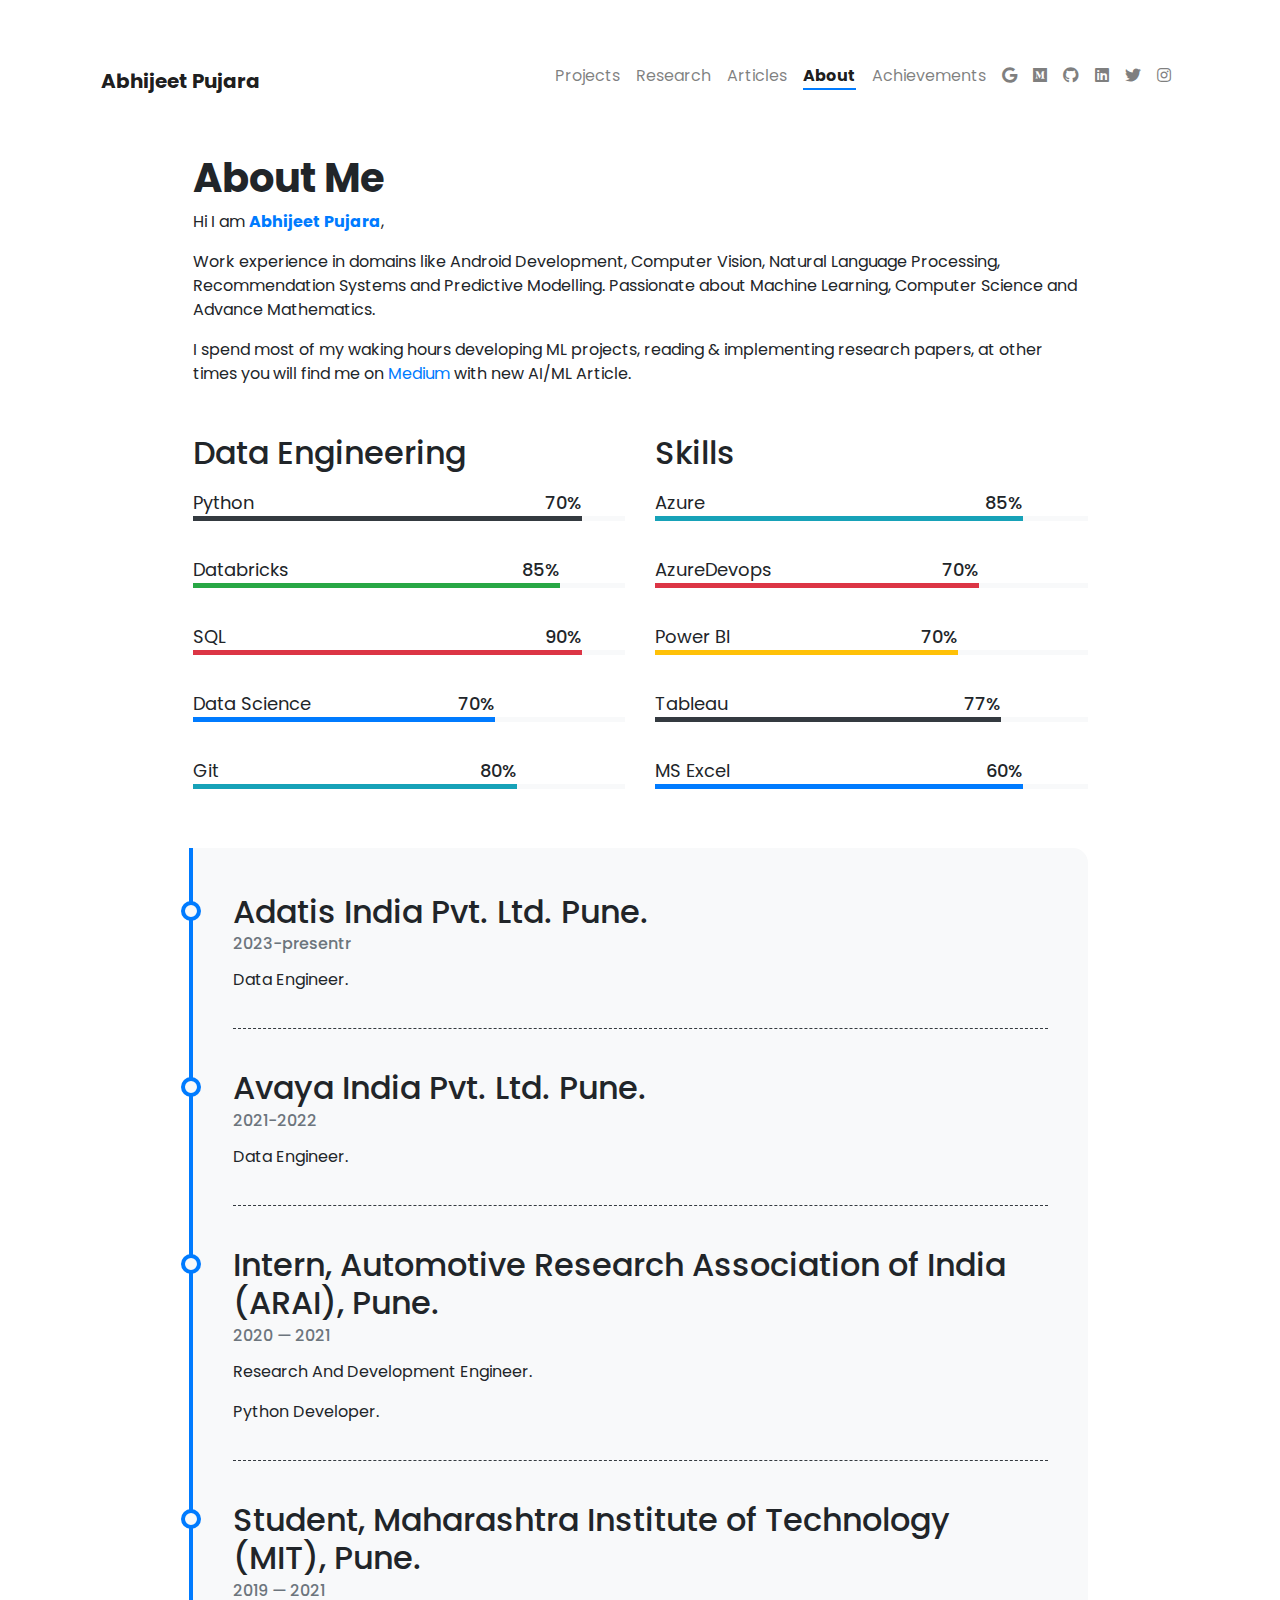
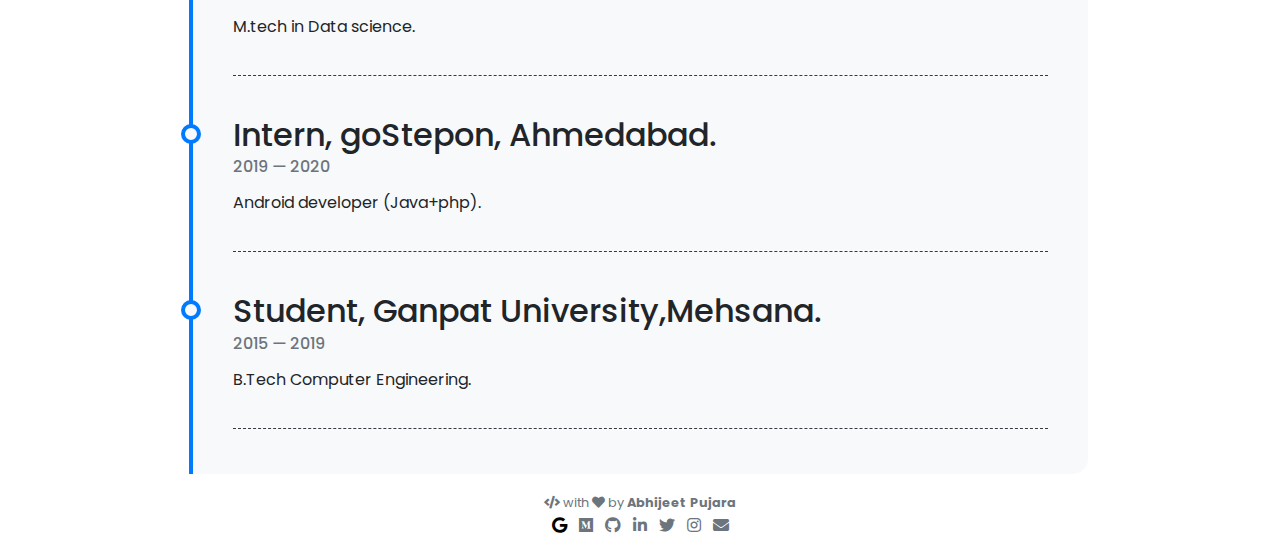
==== commit ab9b43c0: "Update index.html" ====
--- a/about/index.html
+++ b/about/index.html
@@ -154,7 +154,7 @@
       </div>
     
       <div class="skill">
-        <p>Tableau</p>
+        <p>MS Excel</p>
         <div class="skill-bar skill-bar- skill-85 wow animated slideInLeft" data-wow-delay="0.25">
           <span>60%</span>
         </div>
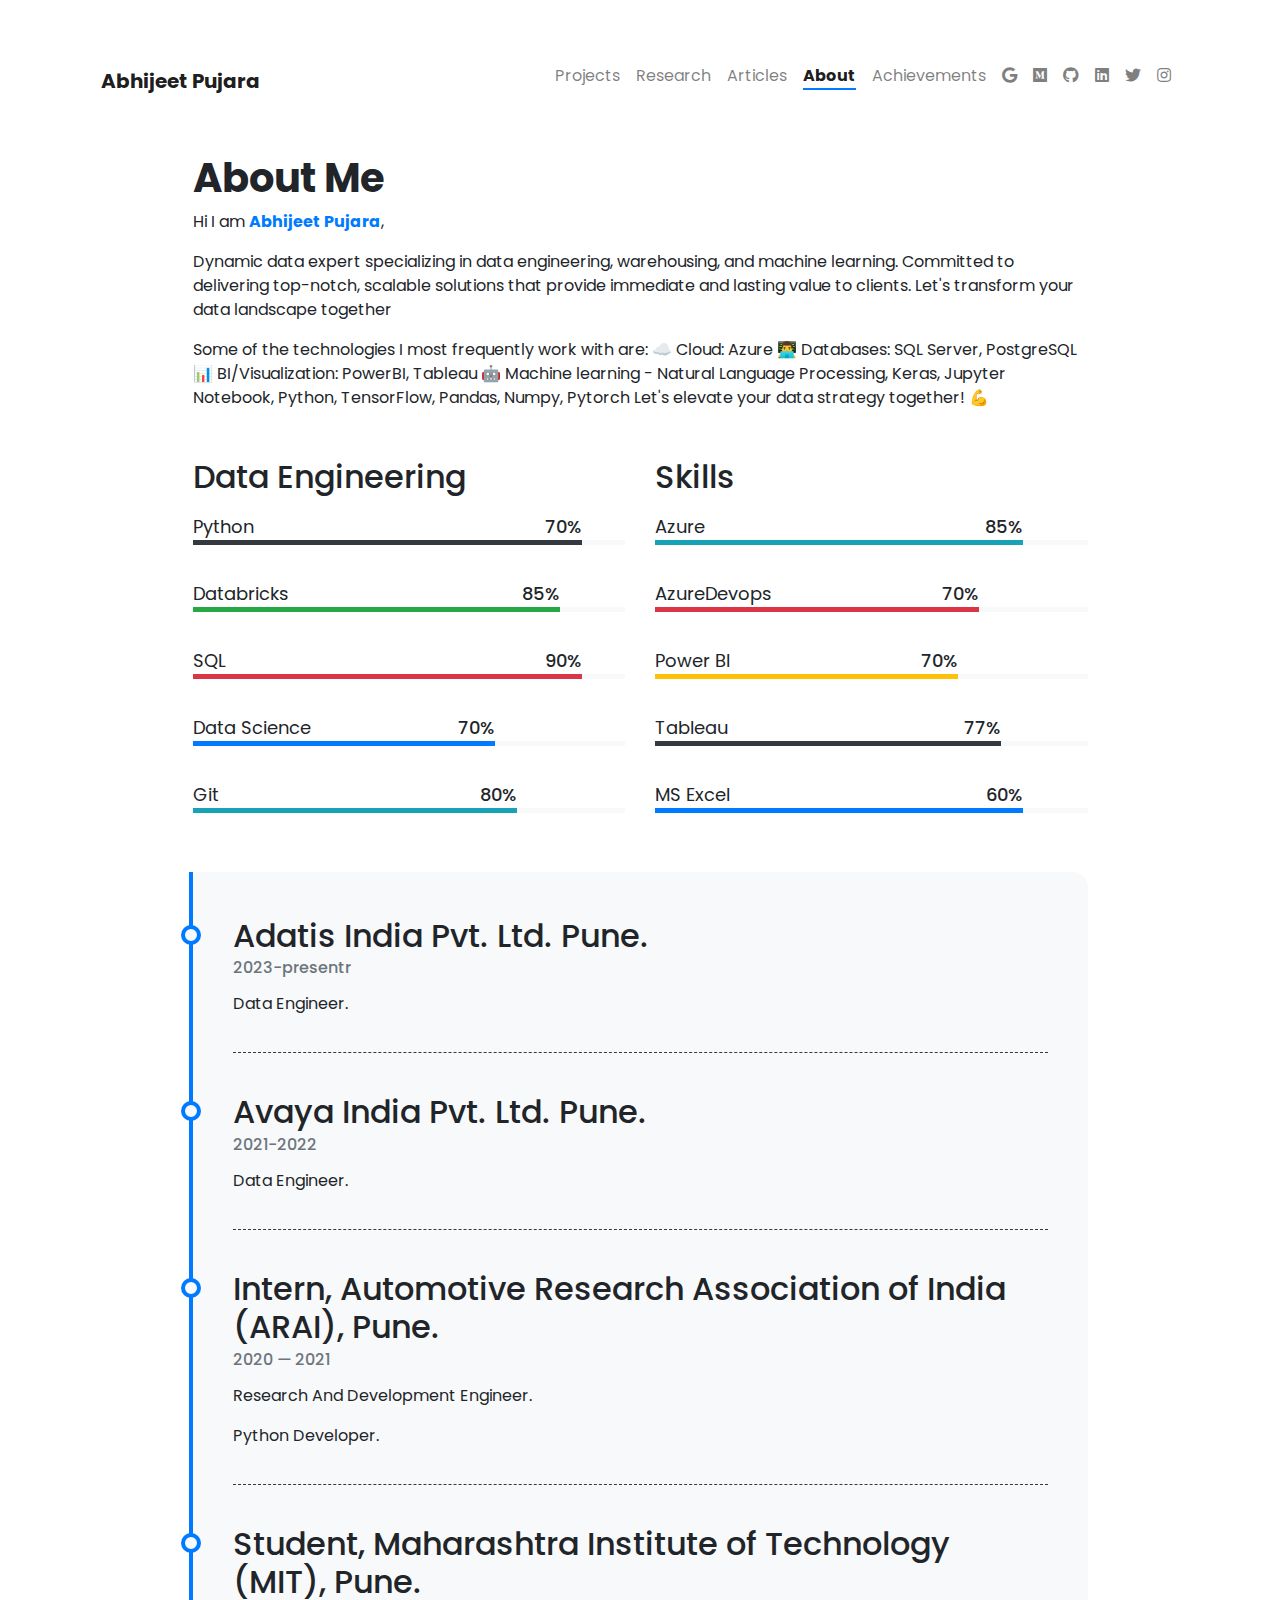
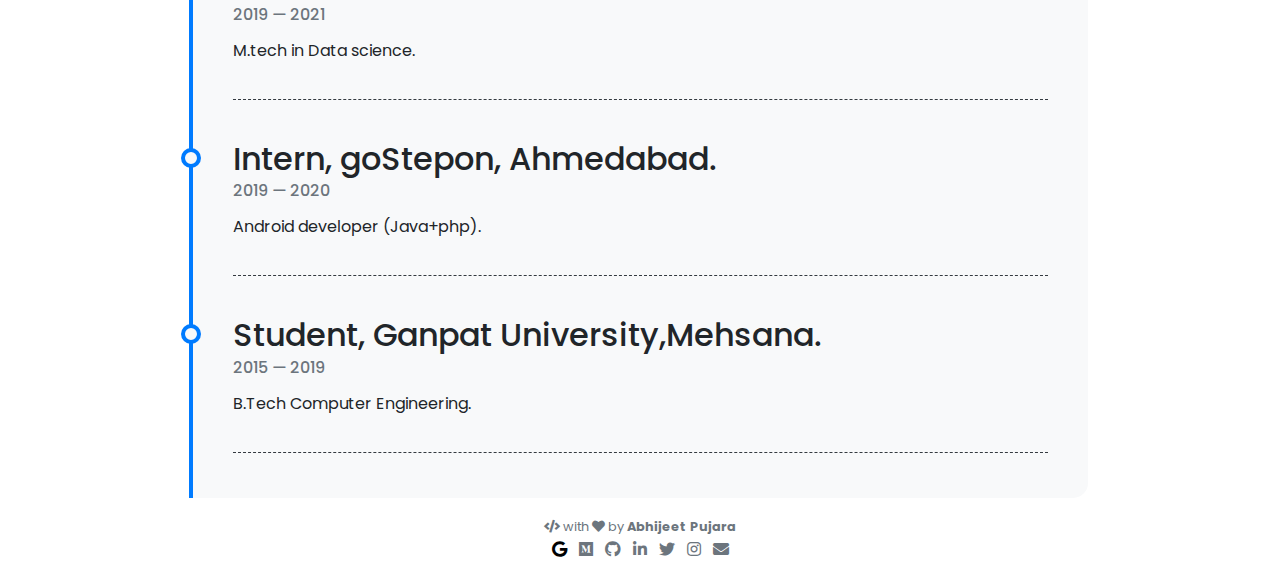
==== commit cc845a73: "Update index.html" ====
--- a/about/index.html
+++ b/about/index.html
@@ -78,9 +78,16 @@
 
 <p>Hi I am <strong> <a href="https://www.linkedin.com/in/abhijeetpujara/" target="_blank">Abhijeet Pujara</a></strong>,</p>
 
-<p>Work experience in domains like Android Development, Computer Vision, Natural Language Processing, Recommendation Systems and Predictive Modelling. Passionate about Machine Learning, Computer Science and Advance Mathematics.</p>
-
-<p>I spend most of my waking hours developing ML projects, reading &amp; implementing research papers, at other times you will find me on <a href="https://abhijeetpujara.medium.com/" target="_blank">Medium</a> with new AI/ML Article.</p>
+<p>Dynamic data expert specializing in data engineering, warehousing, and machine learning. Committed to delivering top-notch, scalable solutions that provide immediate and lasting value to clients. Let's transform your data landscape together</p>
+
+<p>
+  Some of the technologies I most frequently work with are:
+  ☁️ Cloud: Azure
+  👨‍💻 Databases: SQL Server, PostgreSQL
+  📊 BI/Visualization: PowerBI, Tableau
+  🤖 Machine learning - Natural Language Processing, Keras, Jupyter Notebook, Python, TensorFlow, Pandas, Numpy, Pytorch
+  Let's elevate your data strategy together! 💪  
+</p>
 
 <div class="row">
 <div class="col-lg">
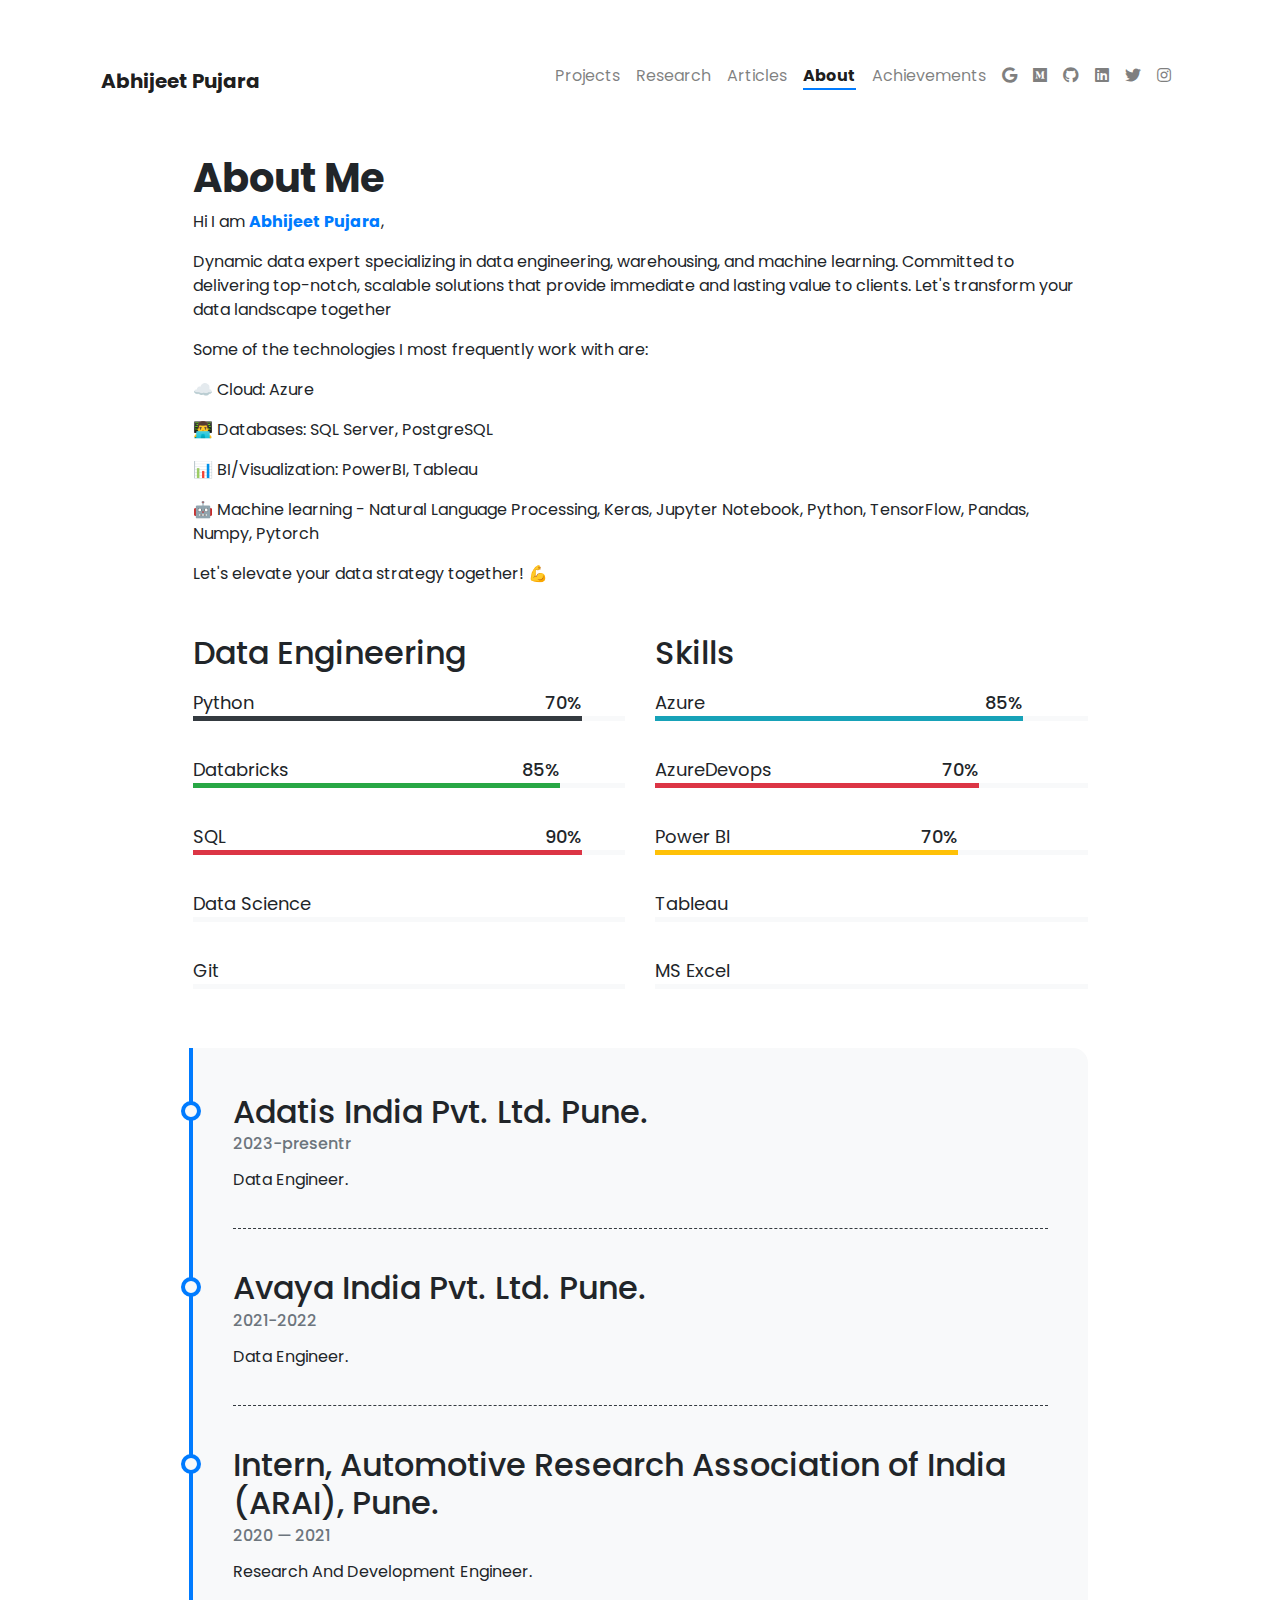
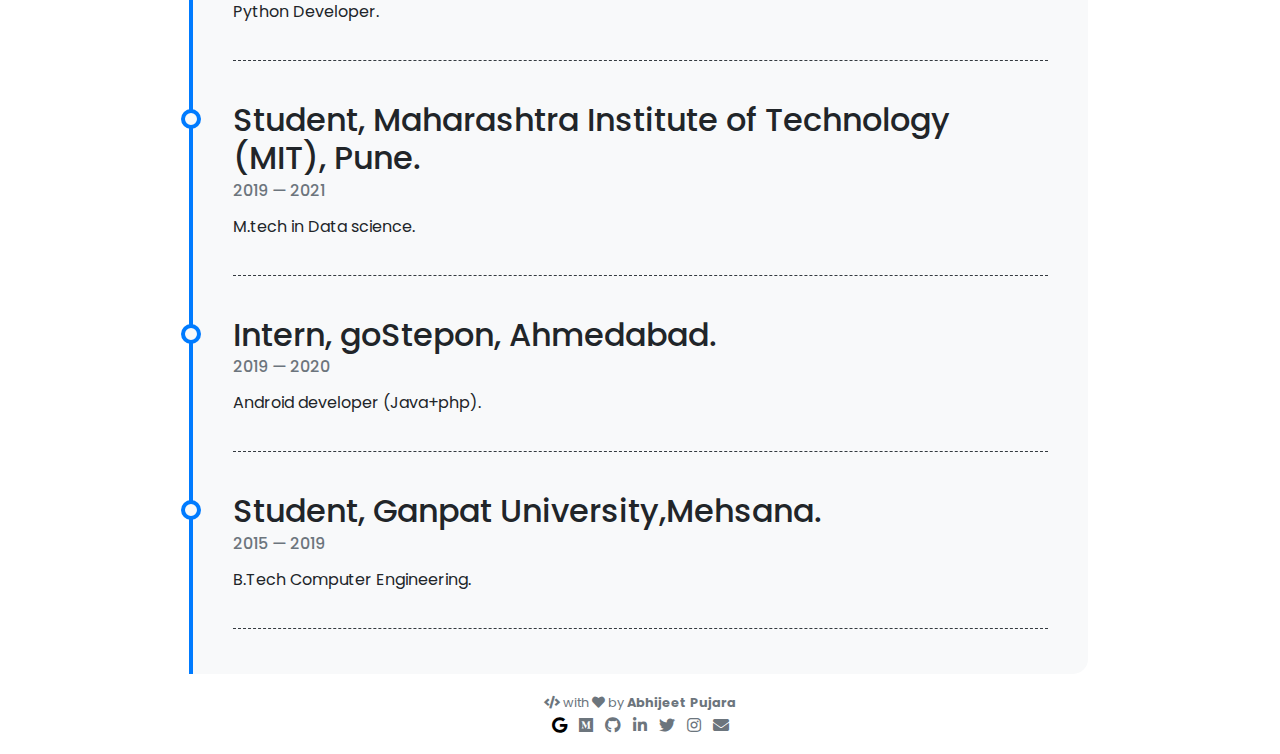
==== commit fe8e0df7: "Update index.html" ====
--- a/about/index.html
+++ b/about/index.html
@@ -81,13 +81,13 @@
 <p>Dynamic data expert specializing in data engineering, warehousing, and machine learning. Committed to delivering top-notch, scalable solutions that provide immediate and lasting value to clients. Let's transform your data landscape together</p>
 
 <p>
-  Some of the technologies I most frequently work with are:
-  ☁️ Cloud: Azure
-  👨‍💻 Databases: SQL Server, PostgreSQL
-  📊 BI/Visualization: PowerBI, Tableau
-  🤖 Machine learning - Natural Language Processing, Keras, Jupyter Notebook, Python, TensorFlow, Pandas, Numpy, Pytorch
-  Let's elevate your data strategy together! 💪  
-</p>
+  Some of the technologies I most frequently work with are:</p>
+  <p>☁️ Cloud: Azure</p>
+  <p>👨‍💻 Databases: SQL Server, PostgreSQL</p>
+  <p>📊 BI/Visualization: PowerBI, Tableau</p>
+  <p>🤖 Machine learning - Natural Language Processing, Keras, Jupyter Notebook, Python, TensorFlow, Pandas, Numpy, Pytorch</p>
+  <p>Let's elevate your data strategy together! 💪 </p>
+
 
 <div class="row">
 <div class="col-lg">
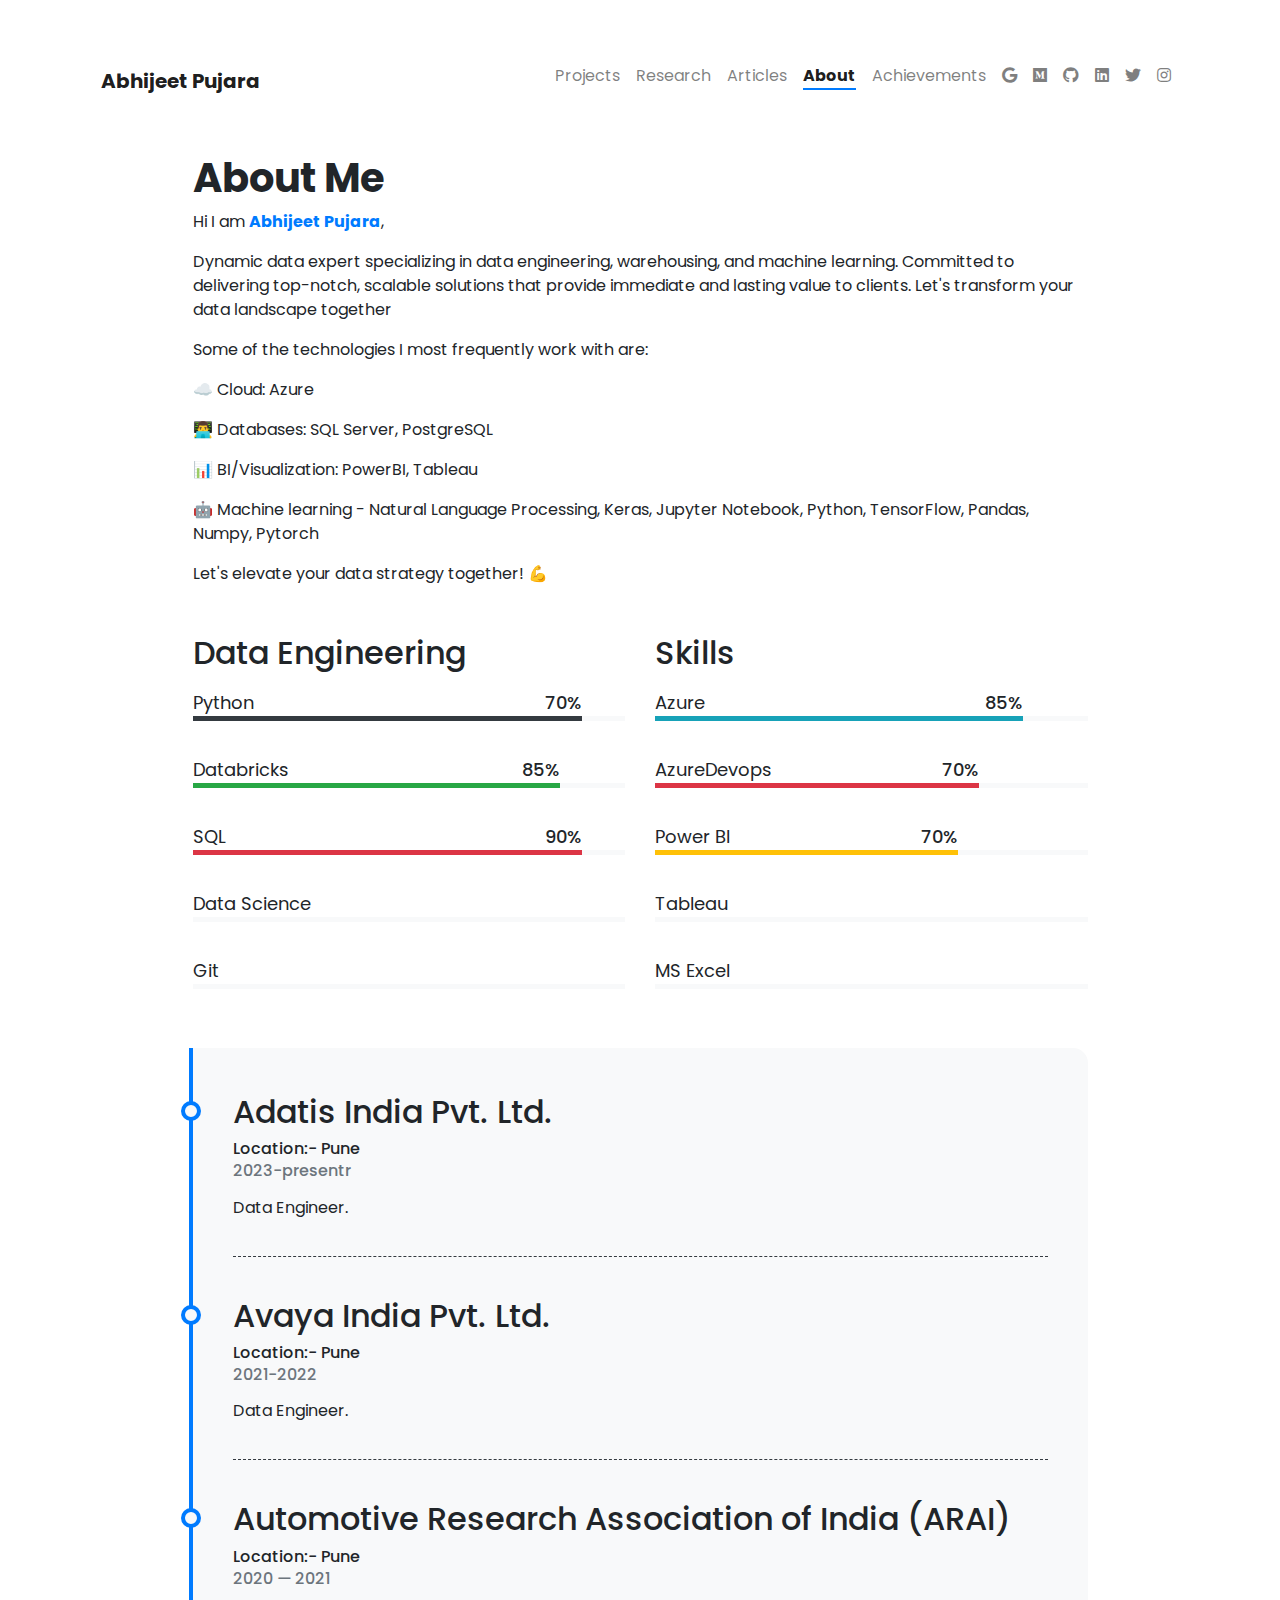
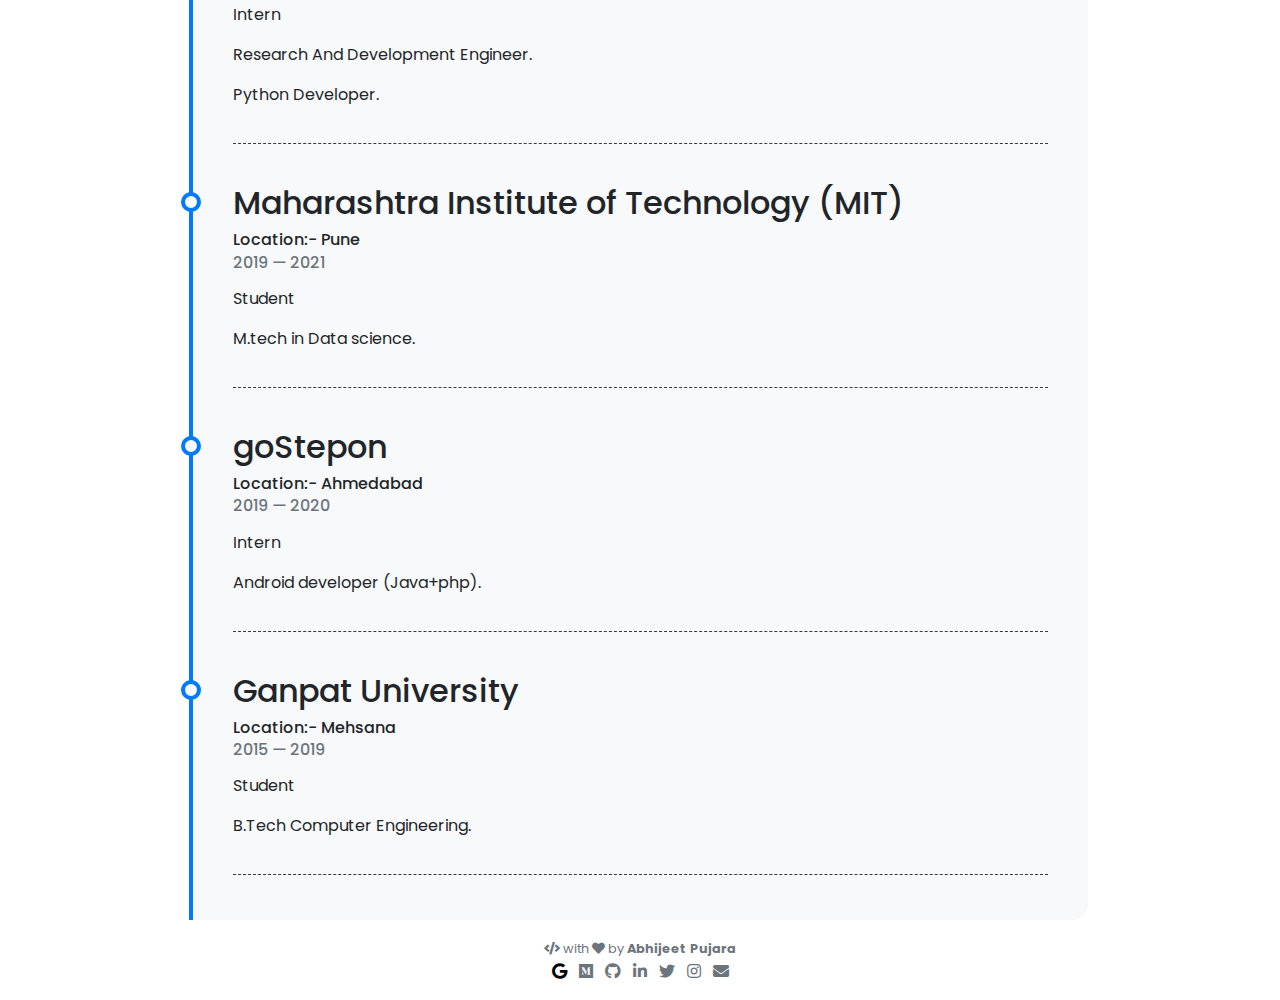
==== commit 0fa8dc71: "Update index.html" ====
--- a/about/index.html
+++ b/about/index.html
@@ -176,7 +176,8 @@
 
     <div class="timeline-item">
       <div class="content">
-        <h2>Adatis India Pvt. Ltd. Pune.</h2>
+        <h2>Adatis India Pvt. Ltd.</h2>
+        <h6>Location:- Pune</h6>
         <h6 class="date">2023-presentr</h6>
         <p>Data Engineer.</p>
       </div>
@@ -184,7 +185,8 @@
 
     <div class="timeline-item">
       <div class="content">
-        <h2>Avaya India Pvt. Ltd. Pune.</h2>
+        <h2>Avaya India Pvt. Ltd.</h2>
+        <h6>Location:- Pune</h6>
         <h6 class="date">2021-2022</h6>
         <p>Data Engineer.</p>
       </div>
@@ -192,32 +194,40 @@
 
     <div class="timeline-item">
       <div class="content">
-        <h2>Intern, Automotive Research Association of India (ARAI), Pune.</h2>
+        <h2>Automotive Research Association of India (ARAI)</h2>
+        <h6>Location:- Pune</h6>
         <h6 class="date">2020 — 2021</h6>
+        <p>Intern</p>
         <p>Research And Development Engineer.</p>
         <p>Python Developer.</p>
       </div>
     </div>
   <div class="timeline-item">
         <div class="content">
-          <h2>Student, Maharashtra Institute of Technology (MIT), Pune.</h2>
+          <h2>Maharashtra Institute of Technology (MIT)</h2>
+          <h6>Location:- Pune</h6>
           <h6 class="date">2019 — 2021</h6>
+          <p>Student</p>
           <p>M.tech in Data science.</p>
         </div>
       </div>
 
    <div class="timeline-item">
         <div class="content">
-          <h2>Intern, goStepon, Ahmedabad.</h2>
+          <h2>goStepon</h2>
+          <h6>Location:- Ahmedabad</h6>
           <h6 class="date">2019 — 2020</h6>
+          <p>Intern</p>
           <p>Android developer (Java+php).</p>
         </div>
       </div>
 
       <div class="timeline-item">
         <div class="content">
-          <h2>Student, Ganpat University,Mehsana.</h2>
+          <h2>Ganpat University</h2>
+          <h6>Location:- Mehsana</h6>
           <h6 class="date">2015 — 2019</h6>
+          <p>Student</p>
           <p>B.Tech Computer Engineering.</p>
         </div>
       </div>
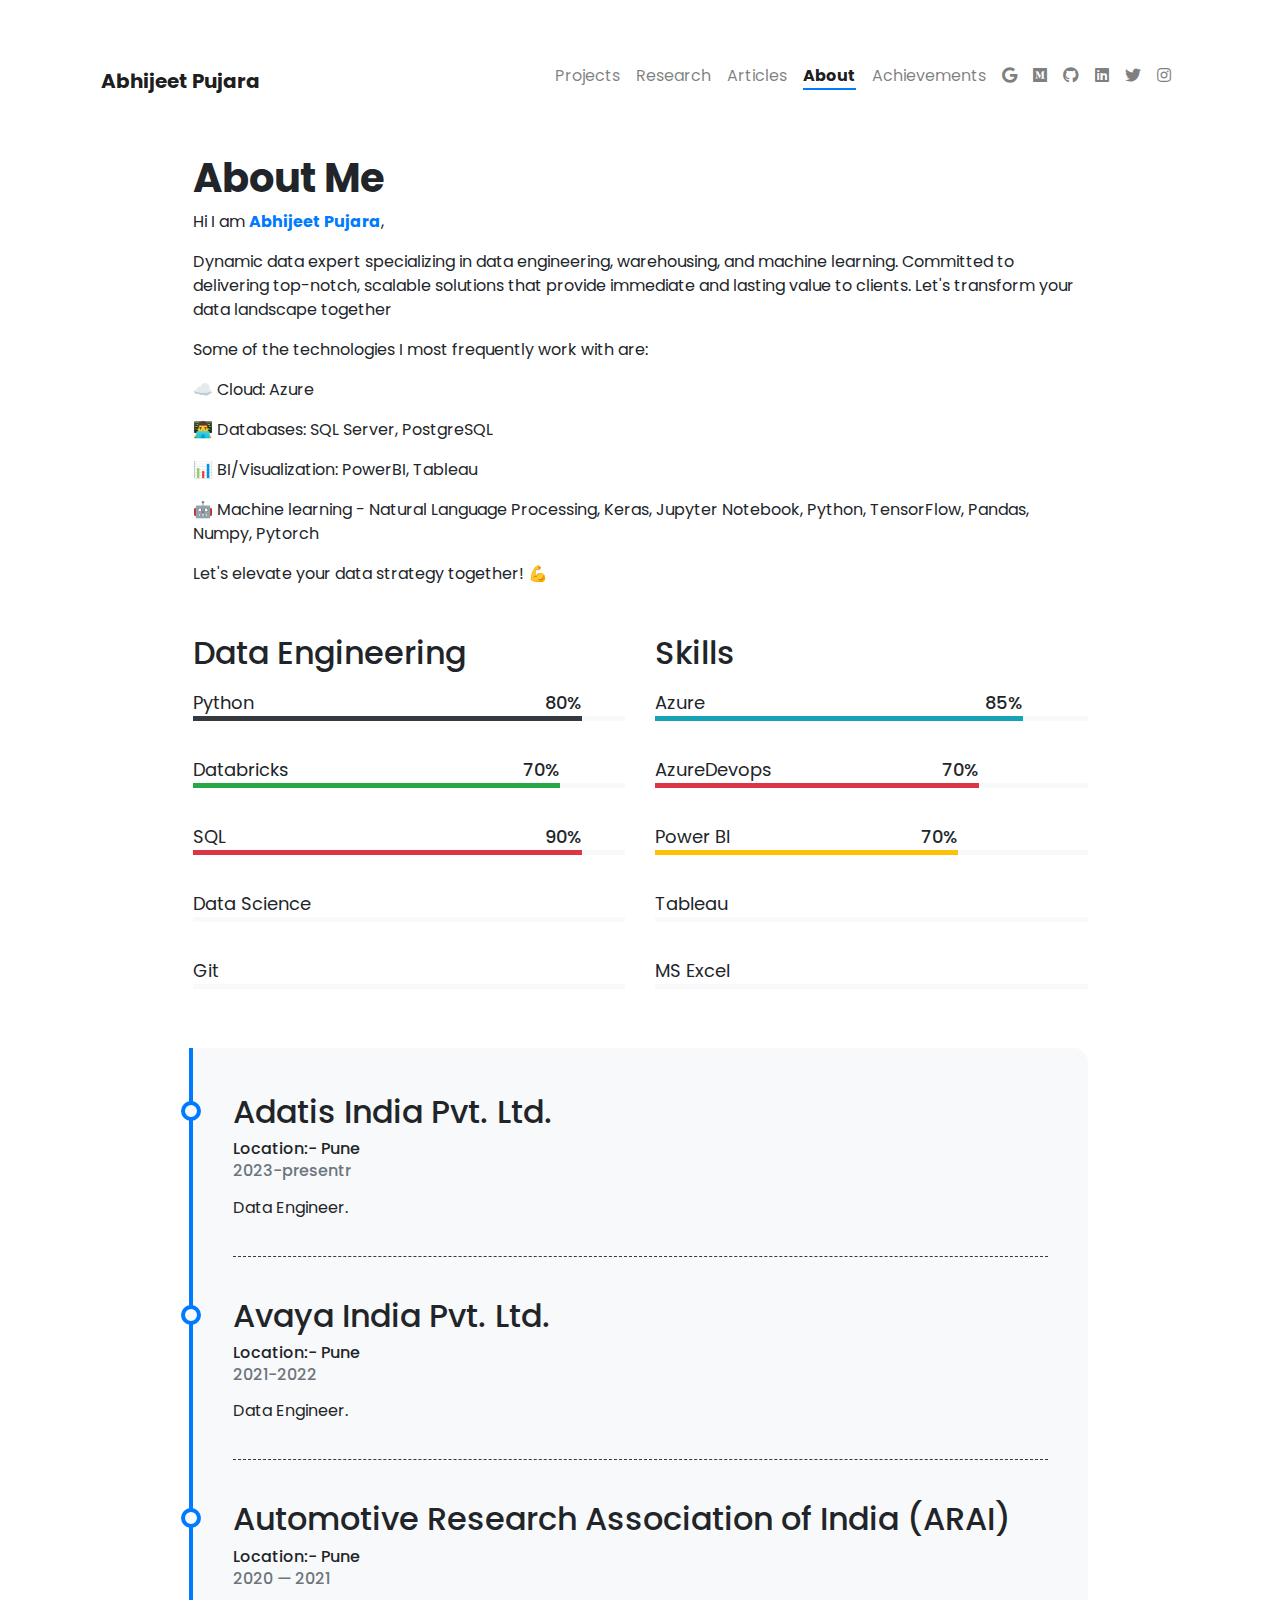
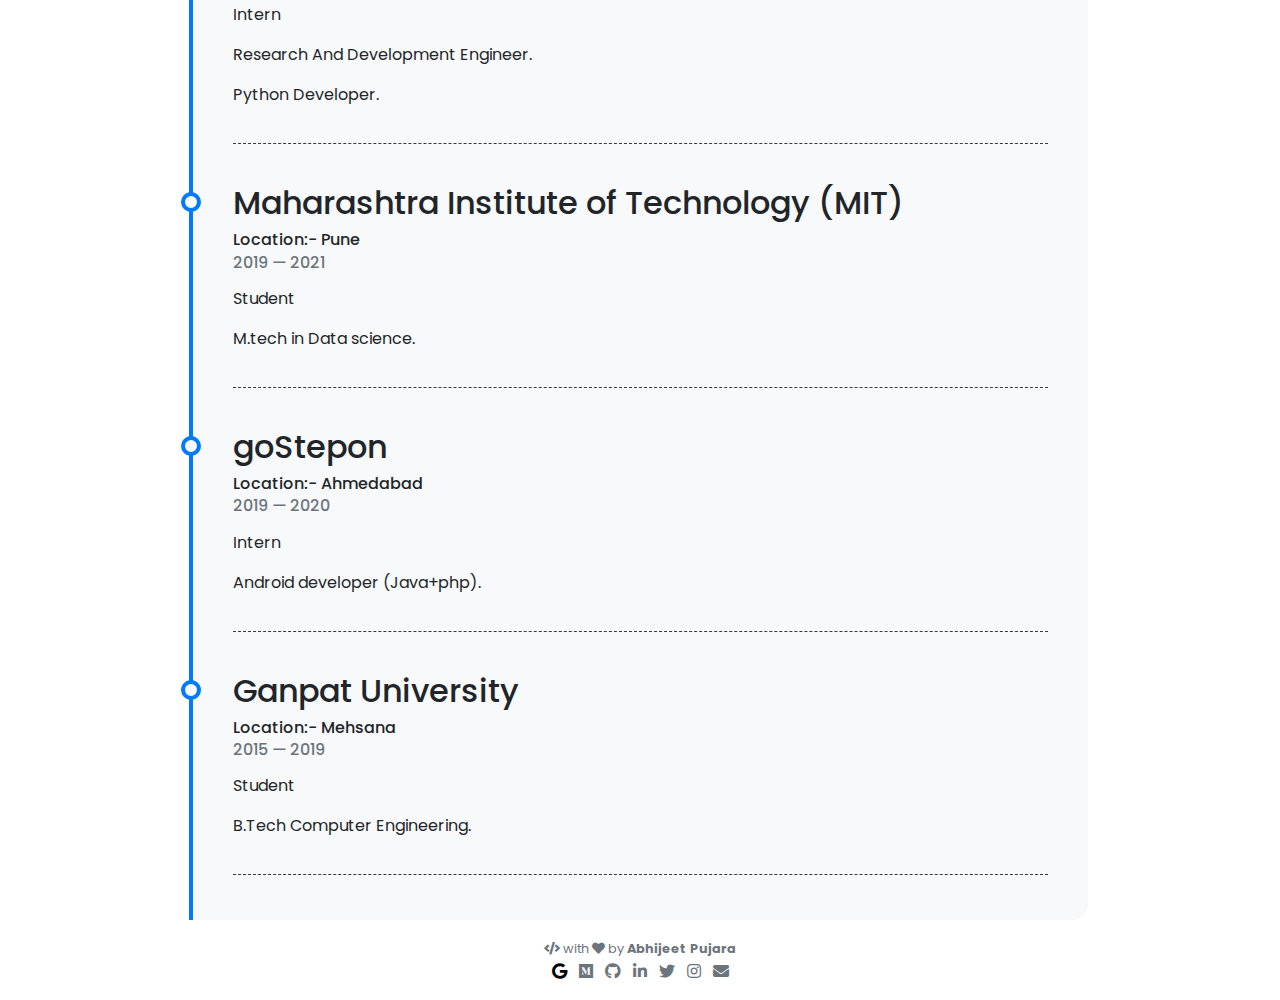
==== commit e28e652e: "Update index.html" ====
--- a/about/index.html
+++ b/about/index.html
@@ -1,314 +1,270 @@
 <!DOCTYPE html>
 <html lang="en" class="h-100">
-
 <head>
-
-  <meta charset="utf-8">
-  <meta http-equiv="X-UA-Compatible" content="IE=edge">
-  <meta name="viewport" content="width=device-width, initial-scale=1">
-  <meta name="description" content="I prefer coffee over tea, Jupyter Notebook over IDEs and never take people's opinion (DATA is my thing).">
-
-  <title>Abhijeet Pujara</title>
-<link rel="icon" type="image/jpg" href="about.jpg">
-  <!-- <link rel="shortcut icon" type="image/x-icon" href="/assets/favicon.ico"> -->
-
-  <!-- Font Awesome CDN -->
-  <link rel="stylesheet" href="../use.fontawesome.com/releases/v5.6.3/css/all.css">
-
-  <!-- Bootstrap CSS CDN -->
-  <link rel="stylesheet" href="../stackpath.bootstrapcdn.com/bootstrap/4.3.1/css/bootstrap.min.css">
-
-  <!-- Animate CSS CDN -->
-  <link rel="stylesheet" href="../cdnjs.cloudflare.com/ajax/libs/animate.css/3.7.0/animate.css" type="text/css"/>
-  
-  <!-- Custom CSS -->
-  <link rel="stylesheet" href="../assets/css/style.css" type="text/css">
-
+    <meta charset="utf-8">
+    <meta http-equiv="X-UA-Compatible" content="IE=edge">
+    <meta name="viewport" content="width=device-width, initial-scale=1">
+    <meta name="description" content="I prefer coffee over tea, Jupyter Notebook over IDEs and never take people's opinion (DATA is my thing).">
+    <title>Abhijeet Pujara</title>
+    <link rel="icon" type="image/jpg" href="about.jpg">
+    <link rel="stylesheet" href="../use.fontawesome.com/releases/v5.6.3/css/all.css">
+    <link rel="stylesheet" href="../stackpath.bootstrapcdn.com/bootstrap/4.3.1/css/bootstrap.min.css">
+    <link rel="stylesheet" href="../cdnjs.cloudflare.com/ajax/libs/animate.css/3.7.0/animate.css" type="text/css"/>
+    <link rel="stylesheet" href="../assets/css/style.css" type="text/css">
 </head>
-
-
 <body class="d-flex flex-column h-100">
-
-  <main class="flex-shrink-0 container mt-5">
-  <nav class="navbar navbar-expand-lg navbar-light">
-
-  <a class="navbar-brand" href="../index.html"><h5><b>Abhijeet Pujara</b></h5></a>
-
-  <button class="navbar-toggler" type="button" data-toggle="collapse" data-target="#navbarNavAltMarkup" aria-controls="navbarNavAltMarkup" aria-expanded="false" aria-label="Toggle navigation">
-    <span class="navbar-toggler-icon"></span>
-  </button>
-
-  <div class="collapse navbar-collapse" id="navbarNavAltMarkup">
-    <div class="navbar-nav ml-auto">
-
-      <a class="nav-item nav-link "
-               href="../projects/">Projects</a>
-            <a class="nav-item nav-link "
-               href="../research/">Research</a>
-            <a class="nav-item nav-link "
-               href="../articles/">Articles</a>
-            <a class="nav-item nav-link  active "
-               href="../about/">About</a>
-            <a class="nav-item nav-link "
-              href="../achievements/">Achievements</a>      
+    <main class="flex-shrink-0 container mt-5">
+        <nav class="navbar navbar-expand-lg navbar-light">
+            <a class="navbar-brand" href="../#"><h5><b>Abhijeet Pujara</b></h5></a>
+            <button class="navbar-toggler" type="button" data-toggle="collapse" data-target="#navbarNavAltMarkup" aria-controls="navbarNavAltMarkup" aria-expanded="false" aria-label="Toggle navigation">
+                <span class="navbar-toggler-icon"></span>
+            </button>
+            <div class="collapse navbar-collapse" id="navbarNavAltMarkup">
+                <div class="navbar-nav ml-auto">
+                    <a class="nav-item nav-link" href="../projects/">Projects</a>
+                    <a class="nav-item nav-link" href="../research/">Research</a>
+                    <a class="nav-item nav-link" href="../articles/">Articles</a>
+                    <a class="nav-item nav-link active" href="../about/">About</a>
+                    <a class="nav-item nav-link" href="../achievements/">Achievements</a>      
+                    <a class="nav-item nav-link" href="https://www.google.com/search?q=Abhijeet+Pujara&stick=H4sIAAAAAAAAAOOwesRoyi3w8sc9YSmdSWtOXmNU4-IJSC0qzs8LTk0sSs4QEuNic80rySypFOKR4uLiMHXPrdA1KfPnWcTK75iUkZmVmlqiEFCalViUCABbxxogTAAAAA&sa=X&ved=2ahUKEwimtrPM3ov9AhXEgeYKHSQUCw4QnJoFegQIRBAG&biw=1536&bih=714&dpr=1.25"><i class="fab fa-google"></i></a>
+                    <a class="nav-item nav-link" href="https://medium.com/@abhijeetPujara"><i class="fab fa-1x fa-medium"></i></a>
+                    <a class="nav-item nav-link" href="https://github.com/abhijeetpujara"><i class="fab fa-1x fa-github"></i></a>
+                    <a class="nav-item nav-link" href="https://www.linkedin.com/in/abhijeet-pujara-150682114/"><i class="fab fa-1x fa-linkedin"></i></a>
+                    <a class="nav-item nav-link" href="https://twitter.com/pujara_abhijeet"><i class="fab fa-1x fa-twitter"></i></a>
+                    <a class="nav-item nav-link" href="https://www.instagram.com/iabhi_ap/"><i class="fab fa-1x fa-instagram"></i></a>
+                </div>
+            </div>
+        </nav>
+
+        <div class="col-lg-10 mx-auto mt-5 article">
+            <h1 id="about-me"><strong>About Me</strong></h1>
+
+            <p>Hi I am <strong> <a href="https://www.linkedin.com/in/abhijeetpujara/" target="_blank">Abhijeet Pujara</a></strong>,</p>
+
+            <p>Dynamic data expert specializing in data engineering, warehousing, and machine learning. Committed to delivering top-notch, scalable solutions that provide immediate and lasting value to clients. Let's transform your data landscape together</p>
+
+            <p>
+              Some of the technologies I most frequently work with are:</p>
+              <p>☁️ Cloud: Azure</p>
+              <p>👨‍💻 Databases: SQL Server, PostgreSQL</p>
+              <p>📊 BI/Visualization: PowerBI, Tableau</p>
+              <p>🤖 Machine learning - Natural Language Processing, Keras, Jupyter Notebook, Python, TensorFlow, Pandas, Numpy, Pytorch</p>
+              <p>Let's elevate your data strategy together! 💪 </p>
+
+            <div class="row">
+                <div class="col-lg">
+                    <h2 class="mb-3">Data Engineering</h2>
+                    <div class="skill">
+                      <p>Python</p>
+                      <div class="skill-bar skill-bar-dark skill-90 wow animated slideInLeft" data-wow-delay="0.1">
+                        <span>80%</span>
+                      </div>
+                    </div>
+                  
+                    <div class="skill">
+                      <p>Databricks</p>
+                      <div class="skill-bar skill-bar-success skill-85 wow animated slideInLeft" data-wow-delay="0.09">
+                        <span>70%</span>
+                      </div>
+                    </div>
+                  
+                    <div class="skill">
+                      <p>SQL</p>
+                      <div class="skill-bar skill-bar-danger skill-90 wow animated slideInLeft" data-wow-delay="0.15">
+                        <span>90%</span>
+                      </div>
+                    </div>
+                    <div class="skill">
+                      <p>Data Science</p>
+                      <div class="skill-bar skill-bar- skill-70 wow animated slideInLeft" data-wow-delay="0.2">
+                        <span>70%</span>
+                      </div>
+                    </div>
+                  
+                    <div class="skill">
+                      <p>Git</p>
+                      <div class="skill-bar skill-bar-info skill-75 wow animated slideInLeft" data-wow-delay="0.25">
+                        <span>80%</span>
+                      </div>
+                    </div>
+              </div>
+              <div class="col-lg">
+                <h2 class="mb-3">Skills</h2>
+                <div class="skill">
+                  <p>Azure</p>
+                  <div class="skill-bar skill-bar-info skill-85 wow animated slideInLeft" data-wow-delay="0.05">
+                    <span>85%</span>
+                  </div>
+                </div>
+              
+                <div class="skill">
+                  <p>AzureDevops</p>
+                  <div class="skill-bar skill-bar-danger skill-75 wow animated slideInLeft" data-wow-delay="0.1">
+                    <span>70%</span>
+                  </div>
+                </div>
+              
+                <div class="skill">
+                  <p>Power BI</p>
+                  <div class="skill-bar skill-bar-warning skill-70 wow animated slideInLeft" data-wow-delay="0.15">
+                    <span>70%</span>
+                  </div>
+                </div>
+              
+                <div class="skill">
+                  <p>Tableau</p>
+                  <div class="skill-bar skill-bar-dark skill-80 wow animated slideInLeft" data-wow-delay="0.2">
+                    <span>77%</span>
+                  </div>
+                </div>
+              
+                <div class="skill">
+                  <p>MS Excel</p>
+                  <div class="skill-bar skill-bar- skill-85 wow animated slideInLeft" data-wow-delay="0.2">
+                    <span>60%</span>
+                  </div>
+                </div>
+              
+          </div>
+          </div>
+          
+          <div class="row">
+          <div class="col mt-4">
+            <div class="timeline-body">
+          
+              <div class="timeline-item">
+                <div class="content">
+                  <h2>Adatis India Pvt. Ltd.</h2>
+                  <h6>Location:- Pune</h6>
+                  <h6 class="date">2023-presentr</h6>
+                  <p>Data Engineer.</p>
+                </div>
+              </div>
+          
+              <div class="timeline-item">
+                <div class="content">
+                  <h2>Avaya India Pvt. Ltd.</h2>
+                  <h6>Location:- Pune</h6>
+                  <h6 class="date">2021-2022</h6>
+                  <p>Data Engineer.</p>
+                </div>
+              </div>
+          
+              <div class="timeline-item">
+                <div class="content">
+                  <h2>Automotive Research Association of India (ARAI)</h2>
+                  <h6>Location:- Pune</h6>
+                  <h6 class="date">2020 — 2021</h6>
+                  <p>Intern</p>
+                  <p>Research And Development Engineer.</p>
+                  <p>Python Developer.</p>
+                </div>
+              </div>
+            <div class="timeline-item">
+                  <div class="content">
+                    <h2>Maharashtra Institute of Technology (MIT)</h2>
+                    <h6>Location:- Pune</h6>
+                    <h6 class="date">2019 — 2021</h6>
+                    <p>Student</p>
+                    <p>M.tech in Data science.</p>
+                  </div>
+                </div>
+          
+             <div class="timeline-item">
+                  <div class="content">
+                    <h2>goStepon</h2>
+                    <h6>Location:- Ahmedabad</h6>
+                    <h6 class="date">2019 — 2020</h6>
+                    <p>Intern</p>
+                    <p>Android developer (Java+php).</p>
+                  </div>
+                </div>
+          
+                <div class="timeline-item">
+                  <div class="content">
+                    <h2>Ganpat University</h2>
+                    <h6>Location:- Mehsana</h6>
+                    <h6 class="date">2015 — 2019</h6>
+                    <p>Student</p>
+                    <p>B.Tech Computer Engineering.</p>
+                  </div>
+                </div>
+            </div>
+          </div>
+          </div>
+        </div>
+    </main>
+
+    <footer class="mt-auto py-3 text-center">
+        <small class="text-muted mb-2">
+            <i class="fas fa-code"></i> with <i class="fas fa-heart"></i> by <strong>Abhijeet Pujara</strong>
+        </small>
+
+        <div class="container-fluid justify-content-center">
+
+          <a class="social mx-1"  href="https://www.google.com/search?q=Abhijeet+Pujara&stick=H4sIAAAAAAAAAOOwesRoyi3w8sc9YSmdSWtOXmNU4-IJSC0qzs8LTk0sSs4QEuNic80rySypFOKR4uLiMHXPrdA1KfPnWcTK75iUkZmVmlqiEFCalViUCABbxxogTAAAAA&sa=X&ved=2ahUKEwje4baP3ov9AhU4r1YBHVhSC08QnJoFegQIKRAG&biw=1536&bih=714&dpr=1.25"
+          style="color: #000101"
+          onMouseOver="this.style.color='#1da1f2'"
+          onMouseOut="this.style.color='#6c757d'">
+        <i class="fab fa-google"></i>
+      </a>
+      
+          <a class="social mx-1"  href="https://medium.com/@abhijeetPujara"
+          style="color: #6c757d"
+          onMouseOver="this.style.color='#1da1f2'"
+          onMouseOut="this.style.color='#6c757d'">
+          <i class="fab fa-medium fa-1x"></i>
+        </a>
+      
+        <a class="social mx-1"  href="https://github.com/abhijeetpujara"
+          style="color: #6c757d"
+          onMouseOver="this.style.color='#333333'"
+          onMouseOut="this.style.color='#6c757d'">
+          <i class="fab fa-github fa-1x"></i>
+        </a>
         
-            <a class="nav-item nav-link "
-              href="https://www.google.com/search?q=Abhijeet+Pujara&stick=H4sIAAAAAAAAAOOwesRoyi3w8sc9YSmdSWtOXmNU4-IJSC0qzs8LTk0sSs4QEuNic80rySypFOKR4uLiMHXPrdA1KfPnWcTK75iUkZmVmlqiEFCalViUCABbxxogTAAAAA&sa=X&ved=2ahUKEwimtrPM3ov9AhXEgeYKHSQUCw4QnJoFegQIRBAG&biw=1536&bih=714&dpr=1.25">
-              <i class="fab fa-google"></i></a>
-          
-               <a class="nav-item nav-link "
-               href="https://medium.com/@abhijeetPujara"><i class="fab fa-1x fa-medium"></i></a>  
-
-            <a class="nav-item nav-link "
-               href="https://github.com/abhijeetpujara"><i class="fab fa-1x fa-github"></i></a>
-          
-            <a class="nav-item nav-link "
-               href="https://www.linkedin.com/in/abhijeet-pujara-150682114/"><i class="fab fa-1x fa-linkedin"></i></a>
-
-            <a class="nav-item nav-link "
-               href="https://twitter.com/pujara_abhijeet"><i class="fab fa-1x fa-twitter"></i></a>
-
-            <a class="nav-item nav-link "
-               href="https://www.instagram.com/iabhi_ap/"><i class="fab fa-1x fa-instagram"></i></a>        
-    </div>
-  </div>
-</nav>
-  <div class="col-lg-10 mx-auto mt-5 article">
-  <h1 id="about-me"><strong>About Me</strong></h1>
-
-<p>Hi I am <strong> <a href="https://www.linkedin.com/in/abhijeetpujara/" target="_blank">Abhijeet Pujara</a></strong>,</p>
-
-<p>Dynamic data expert specializing in data engineering, warehousing, and machine learning. Committed to delivering top-notch, scalable solutions that provide immediate and lasting value to clients. Let's transform your data landscape together</p>
-
-<p>
-  Some of the technologies I most frequently work with are:</p>
-  <p>☁️ Cloud: Azure</p>
-  <p>👨‍💻 Databases: SQL Server, PostgreSQL</p>
-  <p>📊 BI/Visualization: PowerBI, Tableau</p>
-  <p>🤖 Machine learning - Natural Language Processing, Keras, Jupyter Notebook, Python, TensorFlow, Pandas, Numpy, Pytorch</p>
-  <p>Let's elevate your data strategy together! 💪 </p>
-
-
-<div class="row">
-<div class="col-lg">
-  <h2 class="mb-3">Data Engineering</h2>
-    
-      <div class="skill">
-        <p>Python</p>
-        <div class="skill-bar skill-bar-dark skill-90 wow animated slideInLeft" data-wow-delay="0.05">
-          <span>70%</span>
+        <a class="social mx-1"  href="https://www.linkedin.com/in/abhijeet-pujara-150682114/"
+           style="color: #6c757d"
+           onMouseOver="this.style.color='#007bb5'"
+           onMouseOut="this.style.color='#6c757d'">
+          <i class="fab fa-linkedin-in fa-1x"></i>
+        </a> 
+      
+        <a class="social mx-1"  href="https://twitter.com/pujara_abhijeet"
+           style="color: #6c757d"
+           onMouseOver="this.style.color='#1da1f2'"
+           onMouseOut="this.style.color='#6c757d'">
+          <i class="fab fa-twitter fa-1x"></i>
+        </a>
+        
+        <a class="social mx-1"  href="https://www.instagram.com/iabhi_ap/"
+           style="color: #6c757d"
+           onMouseOver="this.style.color='#3b5998'"
+           onMouseOut="this.style.color='#6c757d'">
+          <i class="fab fa-instagram fa-1x"></i>
+        </a>
+      
+        <a class="social mx-1"  href="mailto:abhijeetpujara@gmail.com"
+          style="color: #6c757d"
+          onMouseOver="this.style.color='#db4437'"
+          onMouseOut="this.style.color='#6c757d'">
+          <i class="fas fa-envelope fa-1x"></i>
+        </a>
         </div>
-      </div>
-    
-      <div class="skill">
-        <p>Databricks</p>
-        <div class="skill-bar skill-bar-success skill-85 wow animated slideInLeft" data-wow-delay="0.1">
-          <span>85%</span>
-        </div>
-      </div>
-    
-      <div class="skill">
-        <p>SQL</p>
-        <div class="skill-bar skill-bar-danger skill-90 wow animated slideInLeft" data-wow-delay="0.15">
-          <span>90%</span>
-        </div>
-      </div>
-    
-      <div class="skill">
-        <p>Data Science</p>
-        <div class="skill-bar skill-bar- skill-70 wow animated slideInLeft" data-wow-delay="0.2">
-          <span>70%</span>
-        </div>
-      </div>
-    
-      <div class="skill">
-        <p>Git</p>
-        <div class="skill-bar skill-bar-info skill-75 wow animated slideInLeft" data-wow-delay="0.25">
-          <span>80%</span>
-        </div>
-      </div>
-    
-</div>
-<div class="col-lg">
-  <h2 class="mb-3">Skills</h2>
-    
-      <div class="skill">
-        <p>Azure</p>
-        <div class="skill-bar skill-bar-info skill-85 wow animated slideInLeft" data-wow-delay="0.05">
-          <span>85%</span>
-        </div>
-      </div>
-    
-      <div class="skill">
-        <p>AzureDevops</p>
-        <div class="skill-bar skill-bar-danger skill-75 wow animated slideInLeft" data-wow-delay="0.1">
-          <span>70%</span>
-        </div>
-      </div>
-    
-      <div class="skill">
-        <p>Power BI</p>
-        <div class="skill-bar skill-bar-warning skill-70 wow animated slideInLeft" data-wow-delay="0.15">
-          <span>70%</span>
-        </div>
-      </div>
-    
-      <div class="skill">
-        <p>Tableau</p>
-        <div class="skill-bar skill-bar-dark skill-80 wow animated slideInLeft" data-wow-delay="0.2">
-          <span>77%</span>
-        </div>
-      </div>
-    
-      <div class="skill">
-        <p>MS Excel</p>
-        <div class="skill-bar skill-bar- skill-85 wow animated slideInLeft" data-wow-delay="0.25">
-          <span>60%</span>
-        </div>
-      </div>
-    
-</div>
-</div>
-
-<div class="row">
-<div class="col mt-4">
-  <div class="timeline-body">
-
-    <div class="timeline-item">
-      <div class="content">
-        <h2>Adatis India Pvt. Ltd.</h2>
-        <h6>Location:- Pune</h6>
-        <h6 class="date">2023-presentr</h6>
-        <p>Data Engineer.</p>
-      </div>
-    </div>
-
-    <div class="timeline-item">
-      <div class="content">
-        <h2>Avaya India Pvt. Ltd.</h2>
-        <h6>Location:- Pune</h6>
-        <h6 class="date">2021-2022</h6>
-        <p>Data Engineer.</p>
-      </div>
-    </div>
-
-    <div class="timeline-item">
-      <div class="content">
-        <h2>Automotive Research Association of India (ARAI)</h2>
-        <h6>Location:- Pune</h6>
-        <h6 class="date">2020 — 2021</h6>
-        <p>Intern</p>
-        <p>Research And Development Engineer.</p>
-        <p>Python Developer.</p>
-      </div>
-    </div>
-  <div class="timeline-item">
-        <div class="content">
-          <h2>Maharashtra Institute of Technology (MIT)</h2>
-          <h6>Location:- Pune</h6>
-          <h6 class="date">2019 — 2021</h6>
-          <p>Student</p>
-          <p>M.tech in Data science.</p>
-        </div>
-      </div>
-
-   <div class="timeline-item">
-        <div class="content">
-          <h2>goStepon</h2>
-          <h6>Location:- Ahmedabad</h6>
-          <h6 class="date">2019 — 2020</h6>
-          <p>Intern</p>
-          <p>Android developer (Java+php).</p>
-        </div>
-      </div>
-
-      <div class="timeline-item">
-        <div class="content">
-          <h2>Ganpat University</h2>
-          <h6>Location:- Mehsana</h6>
-          <h6 class="date">2015 — 2019</h6>
-          <p>Student</p>
-          <p>B.Tech Computer Engineering.</p>
-        </div>
-      </div>
-  </div>
-</div>
-</div>
-
-</div>
-  </main>
-
-  <footer class="mt-auto py-3 text-center">
-
-  <small class="text-muted mb-2">
-    <i class="fas fa-code"></i> with <i class="fas fa-heart"></i>
-    by <strong>Abhijeet Pujara</strong>
-  </small>
-
-  <div class="container-fluid justify-content-center">
-
-    <a class="social mx-1"  href="https://www.google.com/search?q=Abhijeet+Pujara&stick=H4sIAAAAAAAAAOOwesRoyi3w8sc9YSmdSWtOXmNU4-IJSC0qzs8LTk0sSs4QEuNic80rySypFOKR4uLiMHXPrdA1KfPnWcTK75iUkZmVmlqiEFCalViUCABbxxogTAAAAA&sa=X&ved=2ahUKEwje4baP3ov9AhU4r1YBHVhSC08QnJoFegQIKRAG&biw=1536&bih=714&dpr=1.25"
-    style="color: #000101"
-    onMouseOver="this.style.color='#1da1f2'"
-    onMouseOut="this.style.color='#6c757d'">
-  <i class="fab fa-google"></i>
-</a>
-
-    <a class="social mx-1"  href="https://medium.com/@abhijeetPujara"
-    style="color: #6c757d"
-    onMouseOver="this.style.color='#1da1f2'"
-    onMouseOut="this.style.color='#6c757d'">
-    <i class="fab fa-medium fa-1x"></i>
-  </a>
-
-  <a class="social mx-1"  href="https://github.com/abhijeetpujara"
-    style="color: #6c757d"
-    onMouseOver="this.style.color='#333333'"
-    onMouseOut="this.style.color='#6c757d'">
-    <i class="fab fa-github fa-1x"></i>
-  </a>
-  
-  <a class="social mx-1"  href="https://www.linkedin.com/in/abhijeet-pujara-150682114/"
-     style="color: #6c757d"
-     onMouseOver="this.style.color='#007bb5'"
-     onMouseOut="this.style.color='#6c757d'">
-    <i class="fab fa-linkedin-in fa-1x"></i>
-  </a> 
-
-  <a class="social mx-1"  href="https://twitter.com/pujara_abhijeet"
-     style="color: #6c757d"
-     onMouseOver="this.style.color='#1da1f2'"
-     onMouseOut="this.style.color='#6c757d'">
-    <i class="fab fa-twitter fa-1x"></i>
-  </a>
-  
-  <a class="social mx-1"  href="https://www.instagram.com/iabhi_ap/"
-     style="color: #6c757d"
-     onMouseOver="this.style.color='#3b5998'"
-     onMouseOut="this.style.color='#6c757d'">
-    <i class="fab fa-instagram fa-1x"></i>
-  </a>
-
-  <a class="social mx-1"  href="mailto:abhijeetpujara@gmail.com"
-    style="color: #6c757d"
-    onMouseOver="this.style.color='#db4437'"
-    onMouseOut="this.style.color='#6c757d'">
-    <i class="fas fa-envelope fa-1x"></i>
-  </a>
-</div>
-</footer>
-
-<script async defer src="../buttons.github.io/buttons.js"></script>
-<script src="../ajax.googleapis.com/ajax/libs/jquery/3.3.1/jquery.min.js"></script>
-<script src="../cdnjs.cloudflare.com/ajax/libs/popper.js/1.14.6/umd/popper.min.js"></script>
-<script src="../stackpath.bootstrapcdn.com/bootstrap/4.3.1/js/bootstrap.min.js"></script>
-<script src="../cdnjs.cloudflare.com/ajax/libs/wow/1.1.2/wow.js"></script>
-<script> new WOW().init(); </script>
-<script src="../assets/js/card-animation.js"></script>
-<script>
-$(function () {
-    $('[data-toggle="tooltip"]').tooltip()
-})
-</script>
+    </footer>
+
+    <!-- Scripts -->
+    <script async defer src="../buttons.github.io/buttons.js"></script>
+    <script src="../ajax.googleapis.com/ajax/libs/jquery/3.3.1/jquery.min.js"></script>
+    <script src="../cdnjs.cloudflare.com/ajax/libs/popper.js/1.14.6/umd/popper.min.js"></script>
+    <script src="../stackpath.bootstrapcdn.com/bootstrap/4.3.1/js/bootstrap.min.js"></script>
+    <script src="../cdnjs.cloudflare.com/ajax/libs/wow/1.1.2/wow.js"></script>
+    <script> new WOW().init(); </script>
+    <script src="../assets/js/card-animation.js"></script>
+    <script>
+        $(function () {
+            $('[data-toggle="tooltip"]').tooltip()
+        })
+    </script>
 </body>
 </html>